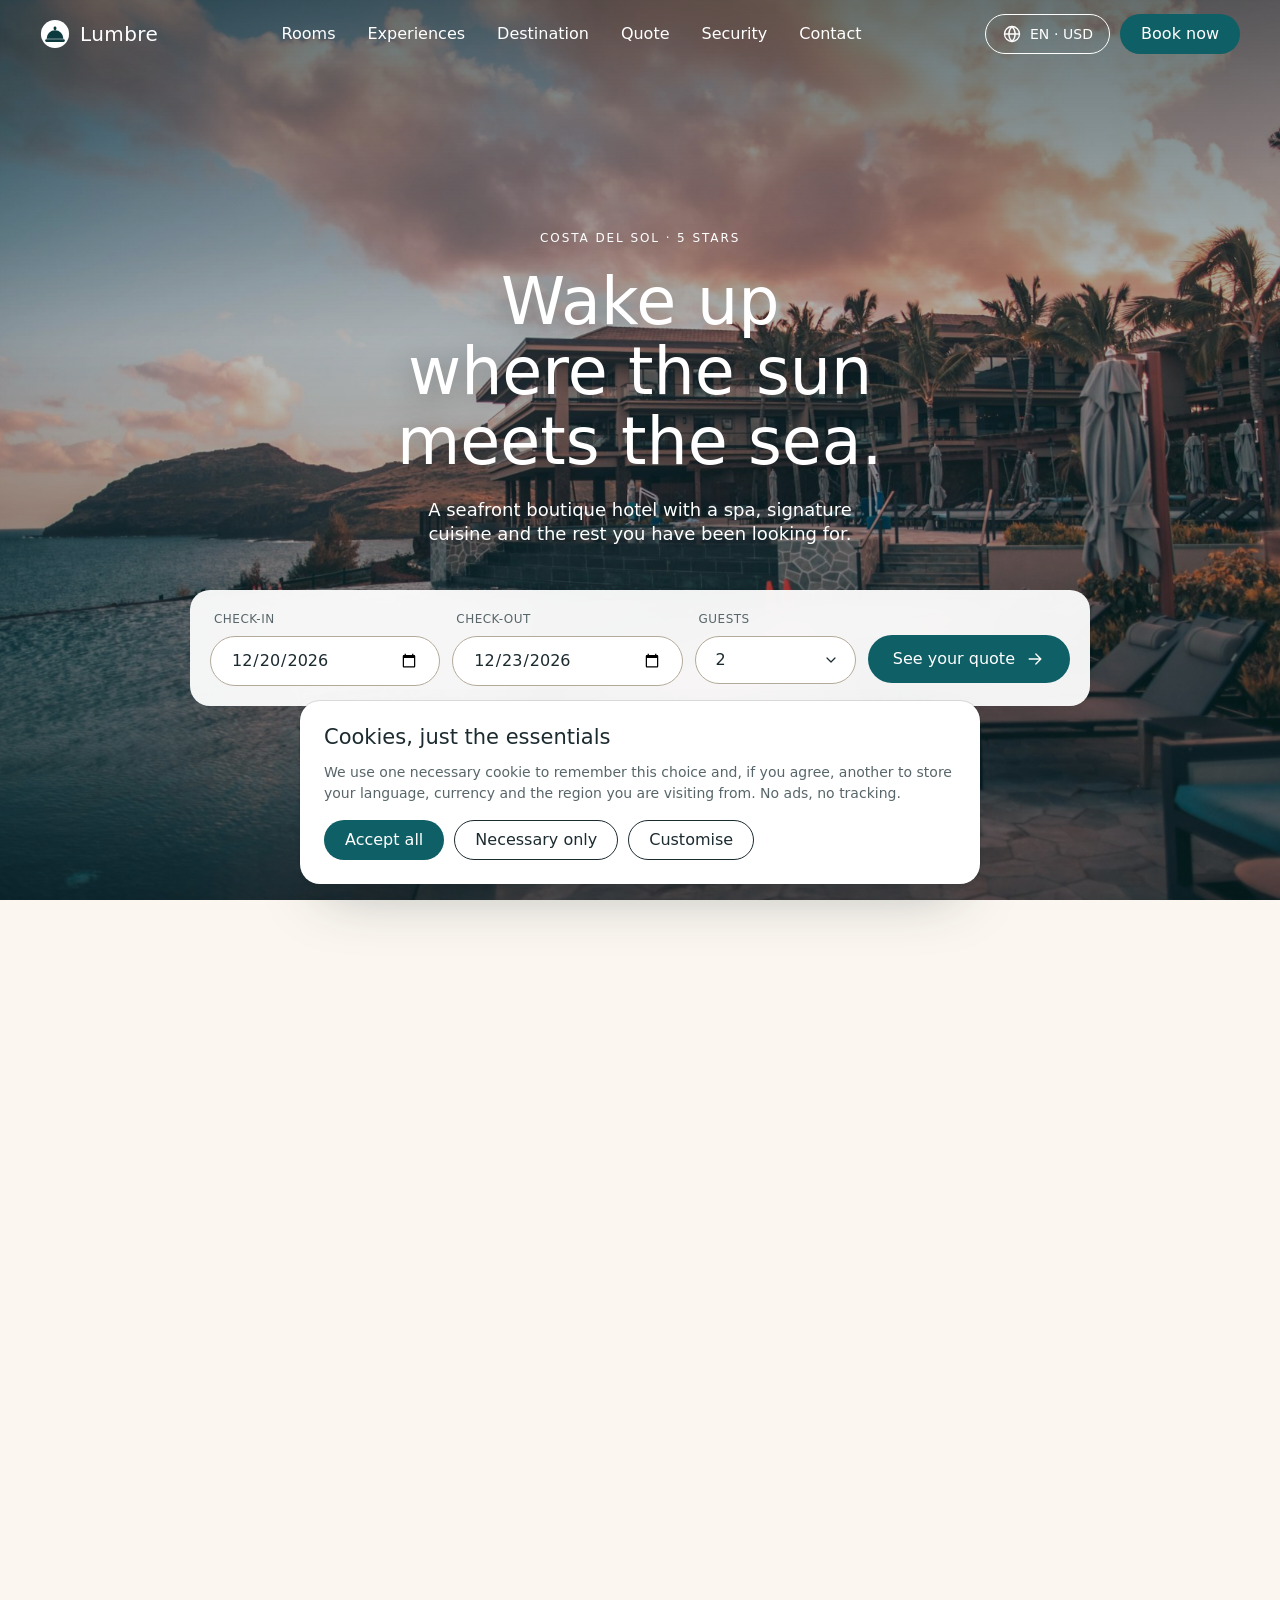
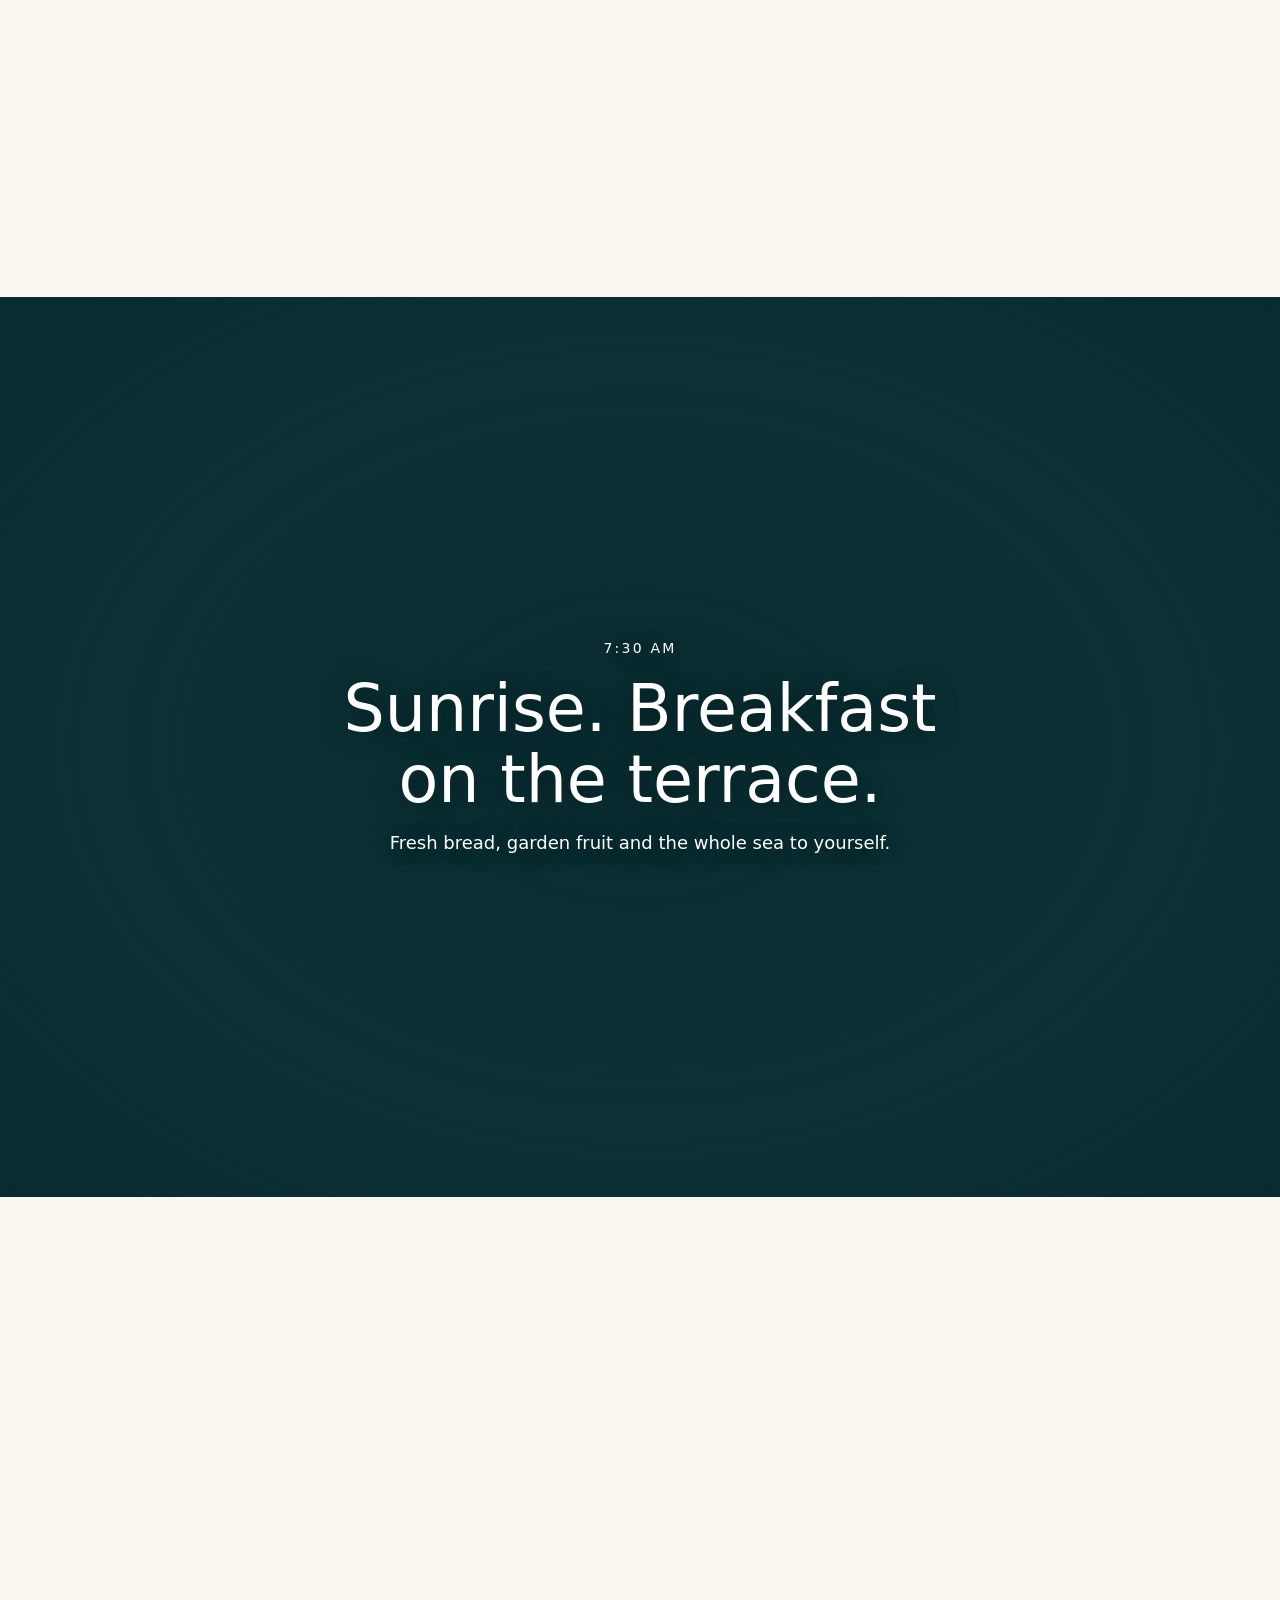
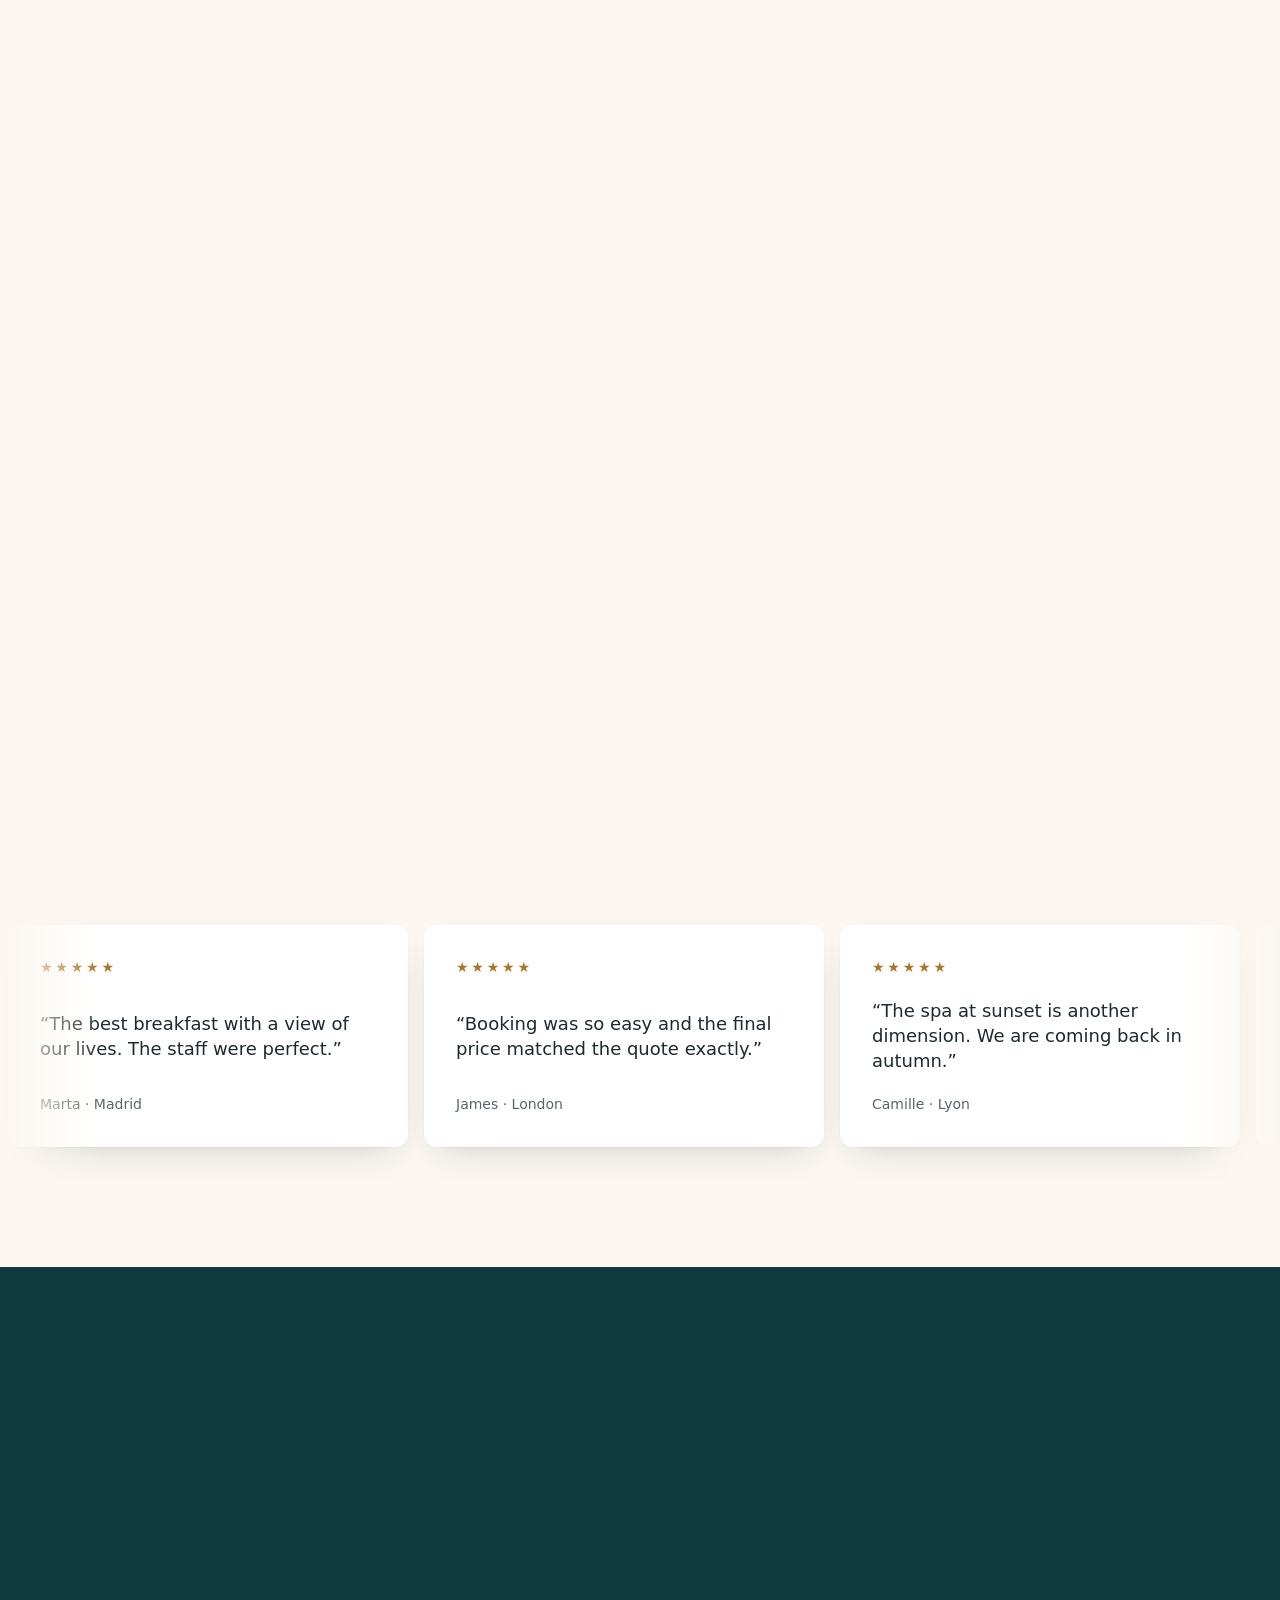
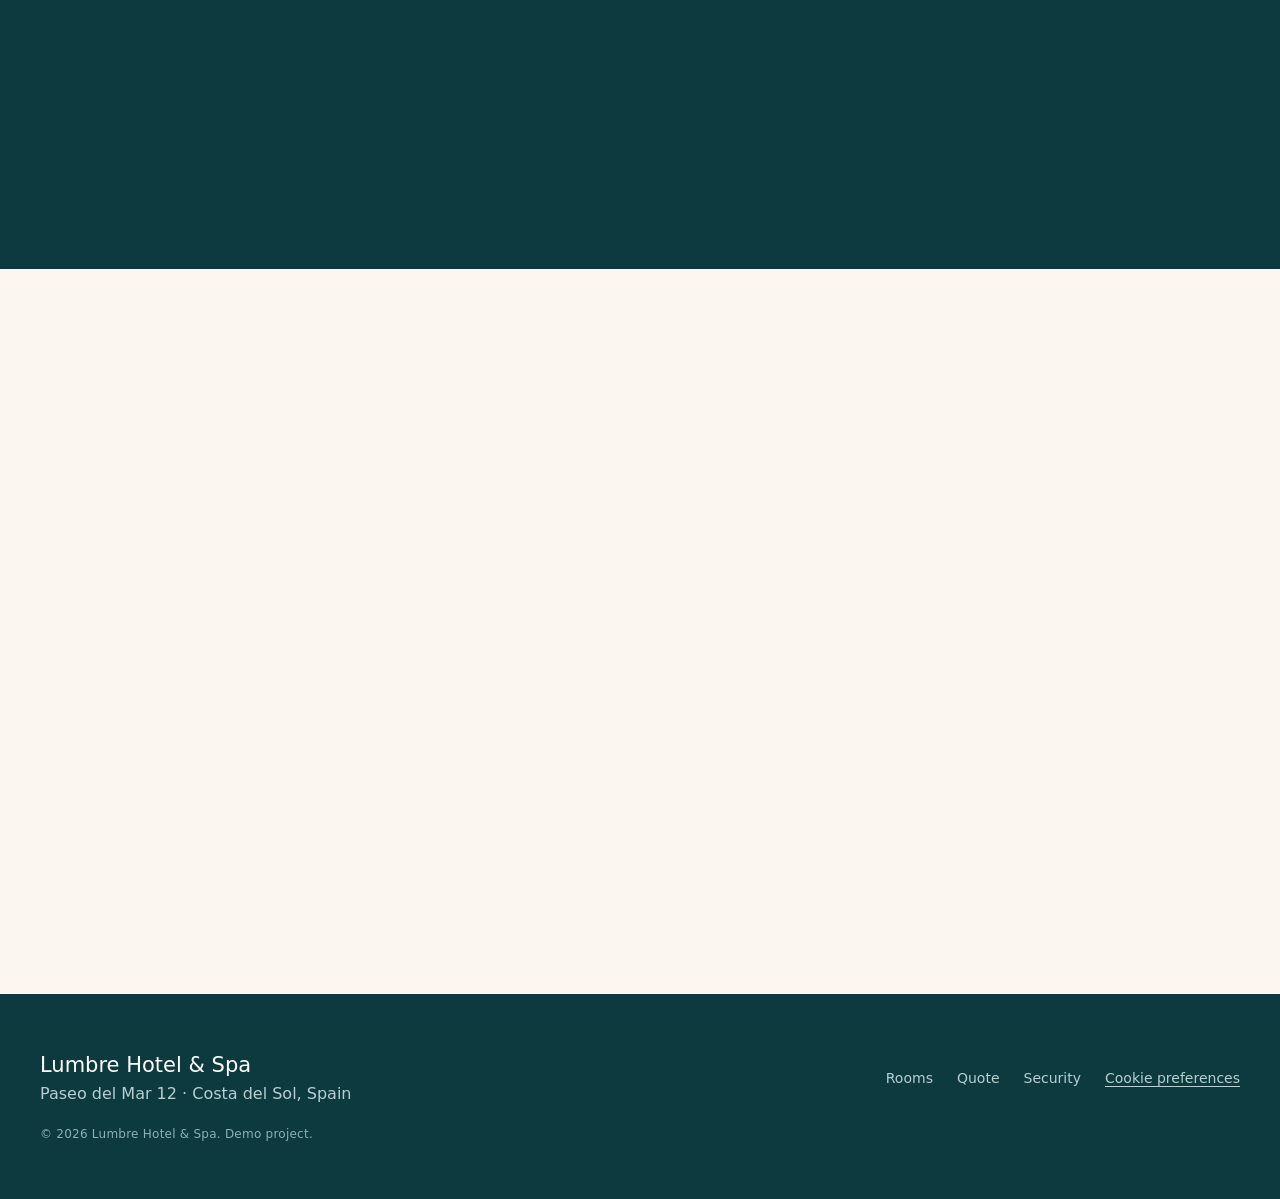
==== index.html @ 379a79f0 "Página del hotel Lumbre: presupuesto, validaciones, i18n, cookies y fotos Sitio estático (HTML, CSS " ====
<!DOCTYPE html>
<html lang="es">
<head>
<meta charset="utf-8">
<meta name="viewport" content="width=device-width, initial-scale=1, viewport-fit=cover">
<meta http-equiv="Content-Security-Policy" content="default-src 'self'; script-src 'self'; style-src 'self'; img-src 'self' data:; font-src 'self'; connect-src 'self'; object-src 'none'; base-uri 'self'; form-action 'self'">
<meta name="referrer" content="strict-origin-when-cross-origin">
<meta name="description" content="Lumbre Hotel &amp; Spa: habitaciones frente al mar, spa y gastronomía. Calcula tu presupuesto al instante.">
<meta name="theme-color" content="#FBF7F0">
<title>Lumbre Hotel &amp; Spa</title>
<link rel="icon" href="assets/favicon.svg" type="image/svg+xml">
<link rel="stylesheet" href="css/styles.css">
<script src="js/i18n.js" defer></script>
<script src="js/app.js" defer></script>
</head>
<body>

<!-- Iconos -->
<svg class="sprite" aria-hidden="true" focusable="false">
  <symbol id="i-drop" viewBox="0 0 24 24"><path d="M12 3c4 4 6 7 6 10a6 6 0 0 1-12 0c0-3 2-6 6-10z"/></symbol>
  <symbol id="i-food" viewBox="0 0 24 24"><path d="M7 3v18M5 3v4a2 2 0 0 0 4 0V3M17 21V3c-2 2-3 4.500-3 8h3"/></symbol>
  <symbol id="i-pool" viewBox="0 0 24 24"><path d="M3 16c2 0 2-1.500 4.500-1.500S10 16 12 16s2-1.500 4.500-1.500S19 16 21 16M3 20c2 0 2-1.500 4.500-1.500S10 20 12 20s2-1.500 4.500-1.500S19 20 21 20M9 12V5.500a2 2 0 0 1 4 0M17 12V5.500a2 2 0 0 0-4 0"/></symbol>
  <symbol id="i-bell" viewBox="0 0 24 24"><path d="M3 19h18M5 19a7 7 0 0 1 14 0M12 12V8M10 8h4"/></symbol>
  <symbol id="i-wifi" viewBox="0 0 24 24"><path d="M3.500 9.500a12 12 0 0 1 17 0M6.500 13a8 8 0 0 1 11 0M9.500 16.500a4 4 0 0 1 5 0M12 20h.01"/></symbol>
  <symbol id="i-compass" viewBox="0 0 24 24"><circle cx="12" cy="12" r="9"/><path d="M15.500 8.500l-2 5-5 2 2-5z"/></symbol>
  <symbol id="i-shield" viewBox="0 0 24 24"><path d="M12 3l8 3v6c0 4.500-3.200 8-8 9-4.800-1-8-4.500-8-9V6zM9 12l2 2 4-4"/></symbol>
  <symbol id="i-lock" viewBox="0 0 24 24"><rect x="5" y="11" width="14" height="10" rx="2.500"/><path d="M8 11V8a4 4 0 0 1 8 0v3"/></symbol>
  <symbol id="i-cookie" viewBox="0 0 24 24"><path d="M21 12a9 9 0 1 1-9-9 4 4 0 0 0 4 4 4 4 0 0 0 5 5zM9 10h.01M14 14h.01M9.500 15.500h.01"/></symbol>
  <symbol id="i-eyeoff" viewBox="0 0 24 24"><path d="M3 3l18 18M10.600 6.100A9.600 9.600 0 0 1 12 6c5 0 8.500 4 9.500 6-.400.900-1.300 2.100-2.500 3.200M6.600 7.500C4.600 8.800 3.200 10.600 2.500 12c1 2 4.500 6 9.500 6 1.400 0 2.700-.300 3.900-.800M9.900 9.900a3 3 0 0 0 4.200 4.200"/></symbol>
  <symbol id="i-check" viewBox="0 0 24 24"><path d="M5 12.500l4.500 4.500L19 7.500"/></symbol>
  <symbol id="i-globe" viewBox="0 0 24 24"><circle cx="12" cy="12" r="9"/><path d="M3 12h18M12 3c2.500 2.500 3.800 5.500 3.800 9s-1.300 6.500-3.800 9c-2.500-2.500-3.800-5.500-3.800-9S9.500 5.500 12 3z"/></symbol>
  <symbol id="i-arrow" viewBox="0 0 24 24"><path d="M5 12h14M13 6l6 6-6 6"/></symbol>
  <symbol id="i-users" viewBox="0 0 24 24"><circle cx="9" cy="8" r="3.500"/><path d="M2.500 20a6.500 6.500 0 0 1 13 0M16 4.800a3.500 3.500 0 0 1 0 6.400M18 14.500a6.500 6.500 0 0 1 3.500 5.500"/></symbol>
  <symbol id="i-size" viewBox="0 0 24 24"><path d="M4 9V4h5M20 15v5h-5M4 4l6 6M20 20l-6-6"/></symbol>
  <symbol id="i-star" viewBox="0 0 24 24"><path d="M12 3l2.700 5.600 6.100.900-4.400 4.300 1 6.100L12 17l-5.400 2.900 1-6.100L3.200 9.500l6.100-.900z"/></symbol>
</svg>

<a class="skip" href="#main" data-i18n="a11y.skip">Saltar al contenido</a>
<div class="progress" aria-hidden="true"><div class="progress-bar" id="progressBar"></div></div>

<header class="site-header" id="siteHeader">
  <div class="wrap header-in">
    <a class="logo" href="#top" aria-label="Lumbre Hotel &amp; Spa">
      <svg viewBox="0 0 32 32" aria-hidden="true"><circle class="l-bg" cx="16" cy="16" r="15"/><path class="l-fg" d="M7 21a9 9 0 0 1 18 0z"/><rect class="l-fg" x="5.5" y="21.5" width="21" height="3" rx="1.5"/><rect class="l-fg" x="14.5" y="8" width="3" height="4" rx="1.5"/></svg>
      <span>Lumbre</span>
    </a>

    <nav class="nav" id="mainNav" aria-label="Principal" data-i18n-attr="aria-label:a11y.nav">
      <a href="#habitaciones" data-i18n="nav.rooms">Habitaciones</a>
      <a href="#experiencias" data-i18n="nav.exp">Experiencias</a>
      <a href="#destino" data-i18n="nav.dest">Destino</a>
      <a href="#presupuesto" data-i18n="nav.quote">Presupuesto</a>
      <a href="#seguridad" data-i18n="nav.security">Seguridad</a>
      <a href="#contacto" data-i18n="nav.contact">Contacto</a>
    </nav>

    <div class="header-actions">
      <div class="prefs">
        <button class="prefs-btn" id="prefsBtn" type="button" aria-haspopup="true" aria-expanded="false" aria-controls="prefsPop" data-i18n-attr="aria-label:prefs.title">
          <svg class="ic" aria-hidden="true"><use href="#i-globe"/></svg>
          <span id="prefsLabel">ES · EUR</span>
        </button>
        <div class="prefs-pop" id="prefsPop" hidden>
          <p class="prefs-title" data-i18n="prefs.title">Idioma y moneda</p>
          <label class="mini-field">
            <span data-i18n="prefs.lang">Idioma</span>
            <select id="langSel">
              <option value="es">Español</option>
              <option value="en">English</option>
              <option value="pt">Português</option>
              <option value="fr">Français</option>
            </select>
          </label>
          <label class="mini-field">
            <span data-i18n="prefs.cur">Moneda</span>
            <select id="curSel">
              <option value="EUR">EUR €</option>
              <option value="USD">USD $</option>
              <option value="MXN">MXN $</option>
              <option value="GBP">GBP £</option>
              <option value="BRL">BRL R$</option>
              <option value="COP">COP $</option>
            </select>
          </label>
          <p class="prefs-note" id="regionNote"></p>
        </div>
      </div>
      <a class="btn btn-sm header-cta" href="#presupuesto" data-i18n="nav.book">Reservar</a>
      <button class="menu-btn" id="menuBtn" type="button" aria-expanded="false" aria-controls="mainNav" data-i18n-attr="aria-label:a11y.menu">
        <span></span><span></span><span></span>
      </button>
    </div>
  </div>
</header>

<main id="main">

<!-- HERO -->
<section class="hero" id="top">
  <div class="hero-media" aria-hidden="true">
    <img class="hero-img" src="assets/img/hero.jpg" alt="" width="2000" height="1333" fetchpriority="high" decoding="async">
  </div>

  <div class="wrap hero-in">
    <p class="eyebrow hero-fade" data-i18n="hero.eyebrow">Costa del Sol · 5 estrellas</p>
    <h1 class="hero-title" data-i18n="hero.title" data-split>Despierta donde el sol toca el mar.</h1>
    <p class="hero-sub hero-fade" data-i18n="hero.sub">Un hotel boutique frente al mar con spa, cocina de autor y el descanso que estabas buscando.</p>

    <form class="quick hero-fade" id="heroForm" novalidate>
      <div class="field">
        <label for="h-checkin" data-i18n="f.checkin">Llegada</label>
        <input id="h-checkin" name="checkin" type="date" required>
        <p class="field-msg" aria-live="polite"></p>
      </div>
      <div class="field">
        <label for="h-checkout" data-i18n="f.checkout">Salida</label>
        <input id="h-checkout" name="checkout" type="date" required>
        <p class="field-msg" aria-live="polite"></p>
      </div>
      <div class="field">
        <label for="h-guests" data-i18n="f.guests">Huéspedes</label>
        <select id="h-guests" name="guests">
          <option value="1">1</option><option value="2" selected>2</option><option value="3">3</option>
          <option value="4">4</option><option value="5">5</option><option value="6">6</option>
        </select>
        <p class="field-msg"></p>
      </div>
      <button class="btn quick-btn" type="submit">
        <span data-i18n="hero.cta">Ver presupuesto</span>
        <svg class="ic" aria-hidden="true"><use href="#i-arrow"/></svg>
      </button>
    </form>
  </div>
</section>

<!-- CIFRAS -->
<section class="stats" aria-label="Cifras" data-i18n-attr="aria-label:stats.aria">
  <div class="wrap stats-in">
    <div class="stat reveal"><strong><span data-count="4.9" data-decimals="1">4,9</span><small>/5</small></strong><span data-i18n="stats.rating">Valoración de huéspedes</span></div>
    <div class="stat reveal" data-delay="80"><strong><span data-count="86">86</span></strong><span data-i18n="stats.rooms">Habitaciones y suites</span></div>
    <div class="stat reveal" data-delay="160"><strong><span data-count="120">120</span><small> m</small></strong><span data-i18n="stats.beach">A la playa</span></div>
    <div class="stat reveal" data-delay="240"><strong><span data-count="24">24</span><small> h</small></strong><span data-i18n="stats.desk">Recepción y conserjería</span></div>
  </div>
</section>

<!-- HABITACIONES -->
<section class="section" id="habitaciones">
  <div class="wrap">
    <header class="sec-head reveal">
      <p class="eyebrow" data-i18n="rooms.eyebrow">Habitaciones</p>
      <h2 data-i18n="rooms.title">Elige tu forma de descansar.</h2>
      <p data-i18n="rooms.sub">Tres categorías, todas con vistas, desayuno opcional y cancelación flexible.</p>
    </header>

    <div class="rooms">
      <article class="room reveal tilt">
        <div class="room-art"><img src="assets/img/room-standard.jpg" alt="" data-i18n-attr="alt:room.standard" width="1100" height="733" loading="lazy" decoding="async"></div>
        <div class="room-body">
          <h3 data-i18n="room.standard">Estándar Jardín</h3>
          <p data-i18n="room.standard.d">Luminosa y tranquila, con terraza al jardín mediterráneo.</p>
          <ul class="room-meta">
            <li><svg class="ic" aria-hidden="true"><use href="#i-users"/></svg><span data-i18n="room.cap2">Hasta 2 huéspedes</span></li>
            <li><svg class="ic" aria-hidden="true"><use href="#i-size"/></svg><span>24 m²</span></li>
          </ul>
          <div class="room-foot">
            <p class="price"><span data-i18n="from">Desde</span> <strong data-price="120">120 €</strong> <span data-i18n="per.night">/ noche</span></p>
            <button class="btn btn-ghost btn-sm" type="button" data-pick-room="standard" data-i18n="rooms.pick">Elegir</button>
          </div>
        </div>
      </article>

      <article class="room room-hot reveal tilt" data-delay="100">
        <span class="badge" data-i18n="rooms.popular">La favorita</span>
        <div class="room-art"><img src="assets/img/room-deluxe.jpg" alt="" data-i18n-attr="alt:room.deluxe" width="1100" height="733" loading="lazy" decoding="async"></div>
        <div class="room-body">
          <h3 data-i18n="room.deluxe">Suite Deluxe Mar</h3>
          <p data-i18n="room.deluxe.d">Salón independiente, bañera exenta y balcón frente al mar.</p>
          <ul class="room-meta">
            <li><svg class="ic" aria-hidden="true"><use href="#i-users"/></svg><span data-i18n="room.cap3">Hasta 3 huéspedes</span></li>
            <li><svg class="ic" aria-hidden="true"><use href="#i-size"/></svg><span>42 m²</span></li>
          </ul>
          <div class="room-foot">
            <p class="price"><span data-i18n="from">Desde</span> <strong data-price="190">190 €</strong> <span data-i18n="per.night">/ noche</span></p>
            <button class="btn btn-sm" type="button" data-pick-room="deluxe" data-i18n="rooms.pick">Elegir</button>
          </div>
        </div>
      </article>

      <article class="room reveal tilt" data-delay="200">
        <div class="room-art"><img src="assets/img/room-penthouse.jpg" alt="" data-i18n-attr="alt:room.penthouse" width="1100" height="733" loading="lazy" decoding="async"></div>
        <div class="room-body">
          <h3 data-i18n="room.penthouse">Ático Lumbre</h3>
          <p data-i18n="room.penthouse.d">Dos dormitorios, piscina privada y la mejor puesta de sol.</p>
          <ul class="room-meta">
            <li><svg class="ic" aria-hidden="true"><use href="#i-users"/></svg><span data-i18n="room.cap6">Hasta 6 huéspedes</span></li>
            <li><svg class="ic" aria-hidden="true"><use href="#i-size"/></svg><span>95 m²</span></li>
          </ul>
          <div class="room-foot">
            <p class="price"><span data-i18n="from">Desde</span> <strong data-price="340">340 €</strong> <span data-i18n="per.night">/ noche</span></p>
            <button class="btn btn-ghost btn-sm" type="button" data-pick-room="penthouse" data-i18n="rooms.pick">Elegir</button>
          </div>
        </div>
      </article>
    </div>
  </div>
</section>

<!-- ESCENA CON SCROLL -->
<section class="showcase" id="showcase" aria-label="Un día en Lumbre" data-i18n-attr="aria-label:sc.aria">
  <div class="showcase-sticky">
    <div class="showcase-frame">
      <img class="sc-img" src="assets/img/day-morning.jpg" alt="" width="1800" height="1200" loading="lazy" decoding="async">
      <img class="sc-img sc-dusk" src="assets/img/day-sunset.jpg" alt="" width="1800" height="1200" loading="lazy" decoding="async">
      <img class="sc-img sc-night" src="assets/img/day-night.jpg" alt="" width="1800" height="1200" loading="lazy" decoding="async">
      <div class="sc-shade"></div>
      <div class="sc-caps">
        <div class="sc-cap is-on" data-stage="0">
          <p class="eyebrow" data-i18n="sc.1.k">07:30</p>
          <h2 data-i18n="sc.1.t">Amanece. Desayuno en la terraza.</h2>
          <p data-i18n="sc.1.d">Pan recién hecho, fruta de la huerta y el mar entero para ti.</p>
        </div>
        <div class="sc-cap" data-stage="1">
          <p class="eyebrow" data-i18n="sc.2.k">19:45</p>
          <h2 data-i18n="sc.2.t">Atardece. Una copa en la piscina infinita.</h2>
          <p data-i18n="sc.2.d">El cielo se enciende y nadie tiene prisa.</p>
        </div>
        <div class="sc-cap" data-stage="2">
          <p class="eyebrow" data-i18n="sc.3.k">23:00</p>
          <h2 data-i18n="sc.3.t">Anochece. Silencio y estrellas.</h2>
          <p data-i18n="sc.3.d">Habitaciones insonorizadas y camas que no querrás dejar.</p>
        </div>
      </div>
    </div>
  </div>
</section>

<!-- EXPERIENCIAS -->
<section class="section" id="experiencias">
  <div class="wrap">
    <header class="sec-head reveal">
      <p class="eyebrow" data-i18n="exp.eyebrow">Experiencias</p>
      <h2 data-i18n="exp.title">Todo lo que hace especial una estancia.</h2>
    </header>
    <div class="bento">
      <article class="tile tile-lg reveal">
        <img class="tile-img" src="assets/img/exp-spa.jpg" alt="" width="1000" height="667" loading="lazy" decoding="async">
        <div class="tile-body">
          <h3 data-i18n="exp.spa"></h3>
          <p data-i18n="exp.spa.d"></p>
          <button class="chip-btn" type="button" data-add-extra="spa"><span data-i18n="exp.add"></span></button>
        </div>
      </article>
      <article class="tile  reveal" data-delay="80">
        <img class="tile-img" src="assets/img/exp-food.jpg" alt="" width="1000" height="667" loading="lazy" decoding="async">
        <div class="tile-body">
          <h3 data-i18n="exp.food"></h3>
          <p data-i18n="exp.food.d"></p>
          <button class="chip-btn" type="button" data-add-extra="breakfast"><span data-i18n="exp.add"></span></button>
        </div>
      </article>
      <article class="tile  reveal" data-delay="160">
        <img class="tile-img" src="assets/img/exp-pool.jpg" alt="" width="1000" height="667" loading="lazy" decoding="async">
        <div class="tile-body">
          <h3 data-i18n="exp.pool"></h3>
          <p data-i18n="exp.pool.d"></p>
          <span class="chip" data-i18n="exp.included"></span>
        </div>
      </article>
      <article class="tile  reveal">
        <img class="tile-img" src="assets/img/exp-desk.jpg" alt="" width="1000" height="667" loading="lazy" decoding="async">
        <div class="tile-body">
          <h3 data-i18n="exp.desk"></h3>
          <p data-i18n="exp.desk.d"></p>
          <span class="chip" data-i18n="exp.included"></span>
        </div>
      </article>
      <article class="tile  reveal" data-delay="80">
        <img class="tile-img" src="assets/img/exp-wifi.jpg" alt="" width="1000" height="667" loading="lazy" decoding="async">
        <div class="tile-body">
          <h3 data-i18n="exp.wifi"></h3>
          <p data-i18n="exp.wifi.d"></p>
          <span class="chip" data-i18n="exp.included"></span>
        </div>
      </article>
      <article class="tile tile-lg reveal" data-delay="160">
        <img class="tile-img" src="assets/img/exp-trips.jpg" alt="" width="1000" height="667" loading="lazy" decoding="async">
        <div class="tile-body">
          <h3 data-i18n="exp.trips"></h3>
          <p data-i18n="exp.trips.d"></p>
          <button class="chip-btn" type="button" data-ask="exp.trips"><span data-i18n="exp.ask"></span></button>
        </div>
      </article>
    </div>
  </div>
</section>

<!-- DESTINO -->
<section class="section section-alt" id="destino">
  <div class="wrap">
    <header class="sec-head reveal">
      <p class="eyebrow" data-i18n="dest.eyebrow"></p>
      <h2 data-i18n="dest.title"></h2>
      <p data-i18n="dest.sub"></p>
    </header>
    <div class="dest">
      <article class="dest-card reveal">
        <img src="assets/img/dest-cove.jpg" alt="" width="1000" height="667" loading="lazy" decoding="async">
        <div class="dest-body">
          <h3 data-i18n="dest.1.t"></h3>
          <p data-i18n="dest.1.d"></p>
          <button class="chip-btn" type="button" data-ask="dest.1.t"><span data-i18n="dest.ask"></span></button>
        </div>
      </article>
      <article class="dest-card reveal" data-delay="80">
        <img src="assets/img/dest-village.jpg" alt="" width="1000" height="667" loading="lazy" decoding="async">
        <div class="dest-body">
          <h3 data-i18n="dest.2.t"></h3>
          <p data-i18n="dest.2.d"></p>
          <button class="chip-btn" type="button" data-ask="dest.2.t"><span data-i18n="dest.ask"></span></button>
        </div>
      </article>
      <article class="dest-card reveal" data-delay="160">
        <img src="assets/img/dest-town.jpg" alt="" width="1000" height="667" loading="lazy" decoding="async">
        <div class="dest-body">
          <h3 data-i18n="dest.3.t"></h3>
          <p data-i18n="dest.3.d"></p>
          <button class="chip-btn" type="button" data-ask="dest.3.t"><span data-i18n="dest.ask"></span></button>
        </div>
      </article>
      <article class="dest-card reveal" data-delay="240">
        <img src="assets/img/dest-sail.jpg" alt="" width="1000" height="667" loading="lazy" decoding="async">
        <div class="dest-body">
          <h3 data-i18n="dest.4.t"></h3>
          <p data-i18n="dest.4.d"></p>
          <button class="chip-btn" type="button" data-ask="dest.4.t"><span data-i18n="dest.ask"></span></button>
        </div>
      </article>
    </div>
  </div>
</section>

<!-- PRESUPUESTO -->
<section class="section" id="presupuesto">
  <div class="wrap">
    <header class="sec-head reveal">
      <p class="eyebrow" data-i18n="quote.eyebrow">Presupuesto</p>
      <h2 data-i18n="quote.title">Calcula tu estancia en 3 pasos.</h2>
      <p data-i18n="quote.sub">Sin sorpresas: verás el desglose completo antes de enviar nada.</p>
    </header>

    <div class="quote reveal">
      <div class="quote-main">
        <ol class="steps-bar" id="stepsBar">
          <li class="is-on"><span class="dot">1</span><span data-i18n="quote.s1">Fechas</span></li>
          <li><span class="dot">2</span><span data-i18n="quote.s2">Habitación</span></li>
          <li><span class="dot">3</span><span data-i18n="quote.s3">Tus datos</span></li>
        </ol>

        <form id="quoteForm" novalidate autocomplete="on">
          <!-- Paso 1 -->
          <fieldset class="step" data-step="1">
            <legend class="sr-only" data-i18n="quote.s1">Fechas</legend>
            <div class="grid-2">
              <div class="field">
                <label for="q-checkin" data-i18n="f.checkin">Llegada</label>
                <input id="q-checkin" name="checkin" type="date" required>
                <p class="field-msg" aria-live="polite"></p>
              </div>
              <div class="field">
                <label for="q-checkout" data-i18n="f.checkout">Salida</label>
                <input id="q-checkout" name="checkout" type="date" required>
                <p class="field-msg" aria-live="polite"></p>
              </div>
              <div class="field">
                <label for="q-adults" data-i18n="f.adults">Adultos</label>
                <div class="stepper">
                  <button type="button" class="stp" data-for="q-adults" data-delta="-1" aria-label="−" data-i18n-attr="aria-label:f.less">−</button>
                  <input id="q-adults" name="adults" type="number" inputmode="numeric" min="1" max="6" step="1" value="2" required>
                  <button type="button" class="stp" data-for="q-adults" data-delta="1" aria-label="+" data-i18n-attr="aria-label:f.more">+</button>
                </div>
                <p class="field-msg" aria-live="polite"></p>
              </div>
              <div class="field">
                <label for="q-children" data-i18n="f.children">Niños (2–12 años)</label>
                <div class="stepper">
                  <button type="button" class="stp" data-for="q-children" data-delta="-1" aria-label="−" data-i18n-attr="aria-label:f.less">−</button>
                  <input id="q-children" name="children" type="number" inputmode="numeric" min="0" max="4" step="1" value="0" required>
                  <button type="button" class="stp" data-for="q-children" data-delta="1" aria-label="+" data-i18n-attr="aria-label:f.more">+</button>
                </div>
                <p class="field-msg" aria-live="polite"></p>
              </div>
            </div>
          </fieldset>

          <!-- Paso 2 -->
          <fieldset class="step" data-step="2" hidden>
            <legend class="sr-only" data-i18n="quote.s2">Habitación</legend>
            <p class="group-label" data-i18n="f.room">Habitación</p>
            <div class="choices" id="roomChoices">
              <label class="choice">
                <input type="radio" name="room" value="standard">
                <span class="choice-body"><b data-i18n="room.standard">Estándar Jardín</b><small><span data-price="120">120 €</span> <span data-i18n="per.night">/ noche</span> · <span data-i18n="room.cap2">Hasta 2 huéspedes</span></small></span>
              </label>
              <label class="choice">
                <input type="radio" name="room" value="deluxe" checked>
                <span class="choice-body"><b data-i18n="room.deluxe">Suite Deluxe Mar</b><small><span data-price="190">190 €</span> <span data-i18n="per.night">/ noche</span> · <span data-i18n="room.cap3">Hasta 3 huéspedes</span></small></span>
              </label>
              <label class="choice">
                <input type="radio" name="room" value="penthouse">
                <span class="choice-body"><b data-i18n="room.penthouse">Ático Lumbre</b><small><span data-price="340">340 €</span> <span data-i18n="per.night">/ noche</span> · <span data-i18n="room.cap6">Hasta 6 huéspedes</span></small></span>
              </label>
            </div>
            <p class="field-msg group-msg" id="roomMsg" aria-live="polite"></p>

            <p class="group-label" data-i18n="f.extras">Extras</p>
            <div class="choices choices-2">
              <label class="choice">
                <input type="checkbox" name="extras" value="breakfast">
                <span class="choice-body"><b data-i18n="x.breakfast">Desayuno buffet</b><small><span data-price="18">18 €</span> <span data-i18n="x.pp.night">por persona y noche</span></small></span>
              </label>
              <label class="choice">
                <input type="checkbox" name="extras" value="spa">
                <span class="choice-body"><b data-i18n="x.spa">Circuito de spa</b><small><span data-price="45">45 €</span> <span data-i18n="x.pp">por adulto</span></small></span>
              </label>
              <label class="choice">
                <input type="checkbox" name="extras" value="transfer">
                <span class="choice-body"><b data-i18n="x.transfer">Traslado aeropuerto</b><small><span data-price="60">60 €</span> <span data-i18n="x.once">por estancia</span></small></span>
              </label>
              <label class="choice">
                <input type="checkbox" name="extras" value="parking">
                <span class="choice-body"><b data-i18n="x.parking">Parking cubierto</b><small><span data-price="15">15 €</span> <span data-i18n="per.night">/ noche</span></small></span>
              </label>
              <label class="choice">
                <input type="checkbox" name="extras" value="late">
                <span class="choice-body"><b data-i18n="x.late">Salida tardía (16:00)</b><small><span data-price="30">30 €</span> <span data-i18n="x.once">por estancia</span></small></span>
              </label>
            </div>

            <div class="field promo">
              <label for="q-promo" data-i18n="f.promo">Código promocional (opcional)</label>
              <div class="inline">
                <input id="q-promo" name="promo" type="text" maxlength="20" autocomplete="off" autocapitalize="characters" spellcheck="false" placeholder="LUMBRE10">
                <button class="btn btn-ghost btn-sm" type="button" id="promoApply" data-i18n="f.apply">Aplicar</button>
              </div>
              <p class="field-msg" aria-live="polite"></p>
            </div>
          </fieldset>

          <!-- Paso 3 -->
          <fieldset class="step" data-step="3" hidden>
            <legend class="sr-only" data-i18n="quote.s3">Tus datos</legend>
            <div class="grid-2">
              <div class="field">
                <label for="q-name" data-i18n="f.name">Nombre y apellidos</label>
                <input id="q-name" name="name" type="text" autocomplete="name" maxlength="80" required>
                <p class="field-msg" aria-live="polite"></p>
              </div>
              <div class="field">
                <label for="q-email" data-i18n="f.email">Correo electrónico</label>
                <input id="q-email" name="email" type="email" inputmode="email" autocomplete="email" maxlength="254" spellcheck="false" required placeholder="nombre@correo.com" data-i18n-attr="placeholder:f.email.ph">
                <p class="field-msg" aria-live="polite"></p>
              </div>
              <div class="field">
                <label for="q-phone" data-i18n="f.phone">Teléfono (opcional)</label>
                <input id="q-phone" name="phone" type="tel" inputmode="tel" autocomplete="tel" maxlength="22" placeholder="+34 600 000 000">
                <p class="field-msg" aria-live="polite"></p>
              </div>
              <div class="field">
                <label for="q-notes" data-i18n="f.notes">Peticiones especiales (opcional)</label>
                <textarea id="q-notes" name="notes" rows="2" maxlength="500"></textarea>
                <p class="field-msg" aria-live="polite"></p>
              </div>
            </div>
            <div class="hp" aria-hidden="true">
              <label for="q-website">Website</label>
              <input id="q-website" name="website" type="text" tabindex="-1" autocomplete="off">
            </div>
            <div class="field check-field">
              <label class="check">
                <input id="q-consent" name="consent" type="checkbox" required>
                <span data-i18n="f.consent">Acepto que Lumbre use estos datos solo para responder a mi solicitud.</span>
              </label>
              <p class="field-msg" aria-live="polite"></p>
            </div>
          </fieldset>

          <div class="step-nav">
            <button class="btn btn-ghost" type="button" id="prevBtn" hidden data-i18n="quote.back">Atrás</button>
            <button class="btn" type="button" id="nextBtn" data-i18n="quote.next">Continuar</button>
            <button class="btn" type="submit" id="submitBtn" hidden data-i18n="quote.send">Solicitar reserva</button>
          </div>
        </form>

        <div class="success" id="quoteSuccess" hidden tabindex="-1">
          <div class="success-ic"><svg class="ic" aria-hidden="true"><use href="#i-check"/></svg></div>
          <h3 data-i18n="ok.title">¡Solicitud lista!</h3>
          <p id="okText"></p>
          <p class="ref"><span data-i18n="ok.ref">Referencia</span> <strong id="refCode">LMB-000000</strong></p>
          <p class="fine" data-i18n="ok.demo">Sitio de demostración: la solicitud todavía no se envía a ningún servidor.</p>
          <button class="btn btn-ghost" type="button" id="newQuote" data-i18n="ok.again">Hacer otro presupuesto</button>
        </div>
      </div>

      <aside class="summary" aria-labelledby="sumTitle">
        <div class="lumi-row">
          <svg class="lumi" id="lumi" viewBox="0 0 120 110" aria-hidden="true">
            <ellipse class="lumi-shadow" cx="60" cy="102" rx="40" ry="5"/>
            <g class="lumi-body">
              <rect x="54" y="8" width="12" height="14" rx="6" fill="#B8863B"/>
              <path d="M16 82c0-28 19-50 44-50s44 22 44 50z" fill="#E9B95C"/>
              <path d="M28 70c2-16 11-27 23-31" stroke="#fff" stroke-opacity=".9" stroke-width="5" stroke-linecap="round" fill="none"/>
              <rect x="8" y="80" width="104" height="14" rx="7" fill="#0F5F66"/>
              <g class="lumi-eyes"><ellipse cx="46" cy="60" rx="5" ry="6.500" fill="#1C2B30"/><ellipse cx="74" cy="60" rx="5" ry="6.500" fill="#1C2B30"/></g>
              <path id="lumiMouth" d="M50 70q10 8 20 0" stroke="#1C2B30" stroke-width="3.500" stroke-linecap="round" fill="none"/>
            </g>
          </svg>
          <p class="bubble" id="lumiBubble" aria-live="polite"></p>
        </div>
        <h3 id="sumTitle" data-i18n="sum.title">Tu presupuesto</h3>
        <ul class="sum-list" id="sumList"></ul>
        <div class="sum-total">
          <span data-i18n="sum.total">Total estimado</span>
          <strong id="sumTotal">—</strong>
        </div>
        <p class="fine" id="sumPerNight"></p>
        <p class="fine" data-i18n="sum.note">Impuestos incluidos. Precios orientativos; el tipo de cambio es aproximado.</p>
      </aside>
    </div>
  </div>
</section>

<!-- OPINIONES -->
<section class="section" id="opiniones">
  <div class="wrap">
    <header class="sec-head reveal">
      <p class="eyebrow" data-i18n="rev.eyebrow">Opiniones</p>
      <h2 data-i18n="rev.title">Quien viene, vuelve.</h2>
    </header>
  </div>
  <div class="marquee" id="marquee">
    <div class="marquee-track">
      <figure class="quote-card"><blockquote data-i18n="rev.1">«El mejor desayuno con vistas de nuestra vida. El personal, un diez.»</blockquote><figcaption>Marta · Madrid</figcaption></figure>
      <figure class="quote-card"><blockquote data-i18n="rev.2">«Reservar fue facilísimo y el precio final fue exactamente el del presupuesto.»</blockquote><figcaption>James · London</figcaption></figure>
      <figure class="quote-card"><blockquote data-i18n="rev.3">«El spa al atardecer es otra dimensión. Volveremos en otoño.»</blockquote><figcaption>Camille · Lyon</figcaption></figure>
      <figure class="quote-card"><blockquote data-i18n="rev.4">«Viajamos con niños y pensaron en todo. Cero estrés.»</blockquote><figcaption>Rafael · São Paulo</figcaption></figure>
    </div>
  </div>
</section>

<!-- SEGURIDAD -->
<section class="section section-dark" id="seguridad">
  <div class="wrap">
    <header class="sec-head reveal">
      <p class="eyebrow" data-i18n="sec.eyebrow">Seguridad y privacidad</p>
      <h2 data-i18n="sec.title">Tus datos, a buen recaudo.</h2>
      <p data-i18n="sec.sub">La web está construida para pedir lo mínimo y protegerlo al máximo.</p>
    </header>
    <div class="sec-grid">
      <article class="sec-card reveal">
        <svg class="ic ic-xl" aria-hidden="true"><use href="#i-shield"/></svg>
        <h3 data-i18n="sec.1.t">Formularios validados</h3>
        <p data-i18n="sec.1.d">Cada campo se comprueba (correo, fechas, teléfono) y los envíos automáticos de bots se bloquean.</p>
      </article>
      <article class="sec-card reveal" data-delay="80">
        <svg class="ic ic-xl" aria-hidden="true"><use href="#i-lock"/></svg>
        <h3 data-i18n="sec.2.t">Política de contenido estricta</h3>
        <p data-i18n="sec.2.d">Una política CSP impide ejecutar código o cargar recursos que no sean de este sitio.</p>
      </article>
      <article class="sec-card reveal" data-delay="160">
        <svg class="ic ic-xl" aria-hidden="true"><use href="#i-eyeoff"/></svg>
        <h3 data-i18n="sec.3.t">Sin rastreadores</h3>
        <p data-i18n="sec.3.d">Cero publicidad, cero analítica de terceros y ninguna llamada a servidores externos.</p>
      </article>
      <article class="sec-card reveal" data-delay="240">
        <svg class="ic ic-xl" aria-hidden="true"><use href="#i-cookie"/></svg>
        <h3 data-i18n="sec.4.t">Cookies bajo tu control</h3>
        <p data-i18n="sec.4.d">Solo guardamos idioma, moneda y región si lo aceptas, y puedes cambiarlo cuando quieras.</p>
      </article>
    </div>
  </div>
</section>

<!-- FAQ + CONTACTO -->
<section class="section" id="contacto">
  <div class="wrap contact">
    <div class="reveal">
      <p class="eyebrow" data-i18n="faq.eyebrow">Preguntas frecuentes</p>
      <h2 data-i18n="faq.title">Antes de venir.</h2>
      <div class="faq">
        <details><summary data-i18n="faq.1.q">¿A qué hora es la entrada y la salida?</summary><p data-i18n="faq.1.a">Entrada desde las 15:00 y salida hasta las 12:00. Con salida tardía, hasta las 16:00.</p></details>
        <details><summary data-i18n="faq.2.q">¿Puedo cancelar gratis?</summary><p data-i18n="faq.2.a">Sí, hasta 48 horas antes de la llegada sin ningún coste.</p></details>
        <details><summary data-i18n="faq.3.q">¿Admitís mascotas?</summary><p data-i18n="faq.3.a">Sí, perros y gatos de hasta 15 kg en habitaciones Estándar Jardín.</p></details>
        <details><summary data-i18n="faq.4.q">¿Hay descuentos por estancias largas?</summary><p data-i18n="faq.4.a">A partir de 7 noches se aplica un 10 % de descuento automáticamente.</p></details>
      </div>
    </div>

    <div class="contact-card reveal" data-delay="120">
      <h2 data-i18n="ct.title">¿Hablamos?</h2>
      <p data-i18n="ct.sub">Escríbenos y te respondemos en menos de 24 horas.</p>
      <form id="contactForm" novalidate>
        <div class="field">
          <label for="c-name" data-i18n="f.name.short">Nombre</label>
          <input id="c-name" name="name" type="text" autocomplete="name" maxlength="80" required>
          <p class="field-msg" aria-live="polite"></p>
        </div>
        <div class="field">
          <label for="c-email" data-i18n="f.email">Correo electrónico</label>
          <input id="c-email" name="email" type="email" inputmode="email" autocomplete="email" maxlength="254" spellcheck="false" required placeholder="nombre@correo.com" data-i18n-attr="placeholder:f.email.ph">
          <p class="field-msg" aria-live="polite"></p>
        </div>
        <div class="field">
          <label for="c-msg" data-i18n="f.msg">Mensaje</label>
          <textarea id="c-msg" name="message" rows="4" maxlength="1000" required></textarea>
          <p class="field-msg" aria-live="polite"></p>
        </div>
        <div class="hp" aria-hidden="true">
          <label for="c-website">Website</label>
          <input id="c-website" name="website" type="text" tabindex="-1" autocomplete="off">
        </div>
        <button class="btn btn-block" type="submit" data-i18n="ct.send">Enviar mensaje</button>
      </form>
    </div>
  </div>
</section>

</main>

<footer class="footer">
  <div class="wrap footer-in">
    <div>
      <p class="footer-logo">Lumbre Hotel &amp; Spa</p>
      <p data-i18n="ft.addr">Paseo del Mar 12 · Costa del Sol, España</p>
    </div>
    <nav class="footer-nav" aria-label="Pie" data-i18n-attr="aria-label:a11y.footer">
      <a href="#habitaciones" data-i18n="nav.rooms">Habitaciones</a>
      <a href="#presupuesto" data-i18n="nav.quote">Presupuesto</a>
      <a href="#seguridad" data-i18n="nav.security">Seguridad</a>
      <button type="button" class="linklike" id="openCookies" data-i18n="ft.cookies">Preferencias de cookies</button>
    </nav>
    <p class="fine" data-i18n="ft.legal">© 2026 Lumbre Hotel &amp; Spa. Proyecto de demostración.</p>
  </div>
</footer>

<!-- Aviso de región -->
<div class="toast" id="toast" role="status" hidden>
  <p id="toastText"></p>
  <button type="button" class="linklike" id="toastAction"></button>
  <button type="button" class="toast-x" id="toastClose" aria-label="Cerrar" data-i18n-attr="aria-label:a11y.close">×</button>
</div>

<!-- Cookies -->
<section class="cookie" id="cookieBanner" role="dialog" aria-labelledby="ckTitle" hidden>
  <div class="cookie-in">
    <h2 id="ckTitle" data-i18n="ck.title">Cookies, las justas</h2>
    <p data-i18n="ck.text">Usamos una cookie necesaria para recordar esta elección y, si aceptas, otra para guardar tu idioma, moneda y la región desde la que nos visitas. Nada de publicidad ni rastreo.</p>
    <div class="cookie-panel" id="ckPanel" hidden>
      <label class="check"><input type="checkbox" checked disabled><span data-i18n="ck.necessary">Necesarias (siempre activas)</span></label>
      <label class="check"><input type="checkbox" id="ckPrefs"><span data-i18n="ck.prefs">Preferencias: idioma, moneda y región</span></label>
    </div>
    <div class="cookie-actions">
      <button class="btn btn-sm" type="button" id="ckAccept" data-i18n="ck.accept">Aceptar todas</button>
      <button class="btn btn-ghost btn-sm" type="button" id="ckNecessary" data-i18n="ck.only">Solo necesarias</button>
      <button class="btn btn-ghost btn-sm" type="button" id="ckConfig" data-i18n="ck.config">Configurar</button>
      <button class="btn btn-sm" type="button" id="ckSave" hidden data-i18n="ck.save">Guardar selección</button>
    </div>
  </div>
</section>

<canvas class="confetti" id="confetti" hidden aria-hidden="true"></canvas>

<noscript><p class="noscript">Activa JavaScript para calcular tu presupuesto y cambiar de idioma.</p></noscript>
</body>
</html>
---- css/styles.css ----
/* Lumbre Hotel & Spa — estilos
   Paleta mediterránea (crema, arena, verde mar, dorado). Escala tipográfica, espaciado y radios
   tomados de los tokens de referencia: controles píldora, tarjetas de 12 px, títulos de peso 480. */
:root {
  color-scheme: light;

  /* Colores */
  --bg: #FBF7F0;          /* lienzo crema */
  --card: #FFFFFF;        /* tarjetas */
  --surface: #F3EBDD;     /* arena: superficies secundarias */
  --ink: #1C2B30;         /* texto principal */
  --muted: #586669;       /* texto secundario */
  --border: #B4AA9A;      /* bordes de campos */
  --hairline: rgba(28, 43, 48, .12);
  --accent: #0F5F66;      /* verde mar: acción principal */
  --accent-hover: #0B4A50;
  --accent-soft: #E6F1F0;
  --gold: #A9762A;        /* dorado: detalles */
  --deep: #0C3A3F;        /* secciones oscuras */
  --white: #FFFFFF;
  --color-ok: #1F7A4D;
  --color-err: #B3261E;
  --shadow: 0 1px 2px rgba(28, 43, 48, .05), 0 14px 34px -16px rgba(28, 43, 48, .22);
  --shadow-lg: 0 2px 4px rgba(28, 43, 48, .06), 0 30px 60px -24px rgba(28, 43, 48, .35);

  /* Tipografía */
  --font-body: Inter, ui-sans-serif, system-ui, -apple-system, BlinkMacSystemFont, "Segoe UI Variable Text", "Segoe UI", Roboto, sans-serif;
  --font-display: Inter, ui-sans-serif, system-ui, -apple-system, BlinkMacSystemFont, "Segoe UI Variable Display", "Segoe UI", Roboto, sans-serif;
  --text-caption: 12px;
  --text-body-sm: 14px;
  --text-body: 16px;
  --text-body-lg: 18px;
  --text-subheading: 21px;
  --text-heading-sm: 28px;
  --text-heading: 32px;
  --text-heading-lg: 42px;
  --text-display: 65px;
  --w360: 360; --w400: 400; --w420: 420; --w480: 480; --w530: 530;

  /* Espaciado */
  --spacing-4: 4px; --spacing-8: 8px; --spacing-12: 12px; --spacing-16: 16px; --spacing-20: 20px; --spacing-24: 24px;
  --spacing-32: 32px; --spacing-40: 40px; --spacing-56: 56px; --spacing-72: 72px;

  /* Layout y radios */
  --page-max-width: 1200px;
  --section-gap: 88px;
  --card-padding: 32px;
  --element-gap: 16px;
  --radius-default: 4px;
  --radius-cards: 12px;
  --radius-inputs: 32px;
  --radius-buttons: 32px;
  --radius-nav: 40px;
  --radius-tags: 40px;

  /* Movimiento */
  --ease: cubic-bezier(.2, .8, .2, 1);
  --spring: cubic-bezier(.34, 1.56, .64, 1);
  --header-h: 68px;
}

*, *::before, *::after { box-sizing: border-box; }
[hidden] { display: none !important; }
html { scroll-behavior: smooth; scroll-padding-top: calc(var(--header-h) + 16px); -webkit-text-size-adjust: 100%; }
body {
  margin: 0; font-family: var(--font-body); font-weight: var(--w400); font-size: var(--text-body); line-height: 1.5;
  color: var(--ink); background: var(--bg); -webkit-font-smoothing: antialiased; overflow-x: hidden;
}
h1, h2, h3, p, ul, ol, figure, blockquote, fieldset { margin: 0; padding: 0; }
h1, h2, h3 { font-family: var(--font-display); font-weight: var(--w480); }
fieldset { border: 0; min-width: 0; }
ul, ol { list-style: none; }
a { color: inherit; }
svg, img { display: block; max-width: 100%; }
img { height: auto; }
button, input, select, textarea { font: inherit; color: inherit; }
button { cursor: pointer; }
b, strong { font-weight: var(--w530); }
:focus-visible { outline: 2px solid var(--accent); outline-offset: 3px; border-radius: var(--radius-default); }

.wrap { width: min(var(--page-max-width), 100% - 48px); margin-inline: auto; }
.sprite { position: absolute; width: 0; height: 0; overflow: hidden; }
.sr-only, .hp {
  position: absolute !important; width: 1px; height: 1px; overflow: hidden;
  clip-path: inset(50%); white-space: nowrap; border: 0; padding: 0; margin: -1px;
}
.skip { position: fixed; left: 12px; top: -60px; z-index: 200; background: var(--ink); color: var(--bg); padding: 10px 20px; border-radius: var(--radius-buttons); transition: top .2s; }
.skip:focus { top: 12px; }
.ic { width: 20px; height: 20px; fill: none; stroke: currentColor; stroke-width: 1.6; stroke-linecap: round; stroke-linejoin: round; flex: none; }
.ic-xl { width: 32px; height: 32px; stroke-width: 1.3; }
.fine { font-size: var(--text-caption); line-height: 1.4; letter-spacing: .02em; color: var(--muted); }
.eyebrow { font-size: var(--text-caption); font-weight: var(--w530); line-height: 1.4; letter-spacing: .16em; text-transform: uppercase; color: var(--gold); }
.noscript { padding: 16px; text-align: center; background: var(--surface); }

/* Progreso de scroll */
.progress { position: fixed; inset: 0 0 auto 0; height: 3px; z-index: 120; pointer-events: none; }
.progress-bar { height: 100%; background: linear-gradient(90deg, var(--gold), var(--accent)); transform: scaleX(0); transform-origin: 0 50%; }

/* Botones píldora */
.btn {
  display: inline-flex; align-items: center; justify-content: center; gap: 10px;
  min-height: 48px; padding: 12px 24px; border: 1px solid transparent; border-radius: var(--radius-buttons);
  background: var(--accent); color: var(--white); font-weight: var(--w480); font-size: var(--text-body); line-height: 1; text-decoration: none;
  transition: transform .35s var(--spring), background-color .25s, border-color .25s, color .25s, box-shadow .25s;
  -webkit-tap-highlight-color: transparent; user-select: none; white-space: nowrap;
}
.btn:hover { background: var(--accent-hover); transform: translateY(-2px); box-shadow: 0 10px 20px -10px rgba(15, 95, 102, .7); }
.btn:active { transform: scale(.95); transition-duration: .08s; box-shadow: none; }
.btn .ic { transition: transform .35s var(--spring); }
.btn:hover .ic { transform: translateX(4px); }
.btn-ghost { background: transparent; border-color: var(--ink); color: var(--ink); border-radius: var(--radius-nav); }
.btn-ghost:hover { background: var(--ink); color: var(--bg); box-shadow: none; }
.btn-sm { min-height: 40px; padding: 10px 20px; }
.btn-block { width: 100%; }
.linklike { background: none; border: 0; padding: 0; text-decoration: underline; text-underline-offset: 3px; color: inherit; }

/* Chips (etiquetas y acciones sobre foto) */
.chip, .chip-btn {
  display: inline-flex; align-items: center; gap: 8px; justify-self: start; min-height: 36px; padding: 8px 16px; border-radius: var(--radius-tags);
  font-size: var(--text-body-sm); font-weight: var(--w480); line-height: 1; white-space: nowrap;
}
.chip { background: rgba(255, 255, 255, .18); color: var(--white); -webkit-backdrop-filter: blur(8px); backdrop-filter: blur(8px); border: 1px solid rgba(255, 255, 255, .35); }
.chip-btn { background: var(--white); color: var(--ink); border: 0; transition: transform .35s var(--spring), background-color .2s; }
.chip-btn::after { content: "→"; transition: transform .35s var(--spring); }
.chip-btn:hover { transform: translateY(-2px); background: var(--surface); }
.chip-btn:hover::after { transform: translateX(4px); }
.chip-btn:active { transform: scale(.94); transition-duration: .08s; }
.chip-btn.is-added { background: var(--accent-soft); color: var(--accent); }
.chip-btn.is-added::after { content: "✓"; transform: none; }

/* Cabecera */
.site-header { position: fixed; inset: 0 0 auto 0; z-index: 100; height: var(--header-h); color: var(--white); transition: background-color .35s, color .35s, box-shadow .35s; --logo-fg: var(--deep); }
.site-header.scrolled, .site-header.menu-open {
  color: var(--ink); background: rgba(251, 247, 240, .84); -webkit-backdrop-filter: saturate(1.4) blur(20px); backdrop-filter: saturate(1.4) blur(20px);
  box-shadow: 0 1px 0 var(--hairline); --logo-fg: var(--bg);
}
.header-in { height: 100%; display: flex; align-items: center; gap: 16px; }
.logo { display: inline-flex; align-items: center; gap: 10px; font-family: var(--font-display); font-weight: var(--w530); font-size: 20px; letter-spacing: .02em; text-decoration: none; }
.logo svg { width: 30px; height: 30px; transition: transform .6s var(--spring); }
.logo:hover svg { transform: rotate(-14deg) scale(1.08); }
.l-bg { fill: currentColor; }
.l-fg { fill: var(--logo-fg); transition: fill .35s; }
.nav { display: flex; gap: 0; margin-inline: auto; }
.nav a { padding: 10px 16px; border-radius: var(--radius-nav); text-decoration: none; line-height: 1; font-weight: var(--w420); transition: background-color .25s; }
.nav a:hover { background: rgba(140, 140, 140, .2); }
.header-actions { display: flex; align-items: center; gap: 10px; }

.prefs { position: relative; }
.prefs-btn {
  display: inline-flex; align-items: center; gap: 8px; min-height: 40px; padding: 8px 16px; background: transparent; color: inherit;
  border: 1px solid currentColor; border-radius: var(--radius-nav); font-size: var(--text-body-sm); font-weight: var(--w480); letter-spacing: .005em;
  transition: background-color .25s, transform .35s var(--spring);
}
.prefs-btn:hover { background: rgba(140, 140, 140, .2); }
.prefs-btn:active { transform: scale(.95); }
.prefs-pop {
  position: absolute; right: 0; top: calc(100% + 10px); width: 272px; padding: var(--spacing-20); color: var(--ink);
  background: var(--card); border-radius: var(--radius-cards); box-shadow: var(--shadow-lg), 0 0 0 1px var(--hairline);
  display: grid; gap: var(--spacing-12); transform-origin: 100% 0; animation: pop .3s var(--spring);
}
.prefs-title { font-weight: var(--w530); }
.prefs-note { font-size: var(--text-caption); line-height: 1.4; color: var(--muted); }
.mini-field { display: grid; gap: 6px; font-size: var(--text-caption); letter-spacing: .02em; color: var(--muted); }
@keyframes pop { from { opacity: 0; transform: scale(.9) translateY(-6px); } to { opacity: 1; transform: none; } }

.menu-btn { display: none; width: 40px; height: 40px; border: 0; background: none; border-radius: 50%; position: relative; color: inherit; }
.menu-btn span { position: absolute; left: 10px; right: 10px; height: 2px; border-radius: 2px; background: currentColor; transition: transform .35s var(--ease), opacity .2s; }
.menu-btn span:nth-child(1) { top: 13px; }
.menu-btn span:nth-child(2) { top: 19px; }
.menu-btn span:nth-child(3) { top: 25px; }
.menu-btn[aria-expanded="true"] span:nth-child(1) { transform: translateY(6px) rotate(45deg); }
.menu-btn[aria-expanded="true"] span:nth-child(2) { opacity: 0; }
.menu-btn[aria-expanded="true"] span:nth-child(3) { transform: translateY(-6px) rotate(-45deg); }

/* Campos */
.field { display: grid; gap: 8px; align-content: start; min-width: 0; }
.field > label, .group-label { font-size: var(--text-body-sm); font-weight: var(--w480); letter-spacing: .005em; color: var(--ink); padding-left: 4px; }
.group-label { margin: var(--spacing-24) 0 var(--spacing-12); }
.group-label:first-of-type { margin-top: 0; }
input[type="text"], input[type="email"], input[type="tel"], input[type="date"], input[type="number"], select, textarea {
  width: 100%; min-height: 48px; padding: 12px 20px; background-color: var(--white); border: 1px solid var(--border); border-radius: var(--radius-inputs);
  font-size: var(--text-body); line-height: 1.35; color: var(--ink); transition: border-color .25s, box-shadow .25s; appearance: none; -webkit-appearance: none;
}
textarea { resize: vertical; min-height: 104px; border-radius: 20px; }
select {
  padding-right: 44px;
  background-image: url("data:image/svg+xml,%3Csvg xmlns='http://www.w3.org/2000/svg' viewBox='0 0 24 24' fill='none' stroke='%231C2B30' stroke-width='1.8' stroke-linecap='round' stroke-linejoin='round'%3E%3Cpath d='M6 9l6 6 6-6'/%3E%3C/svg%3E");
  background-repeat: no-repeat; background-position: right 16px center; background-size: 16px;
}
input:hover, select:hover, textarea:hover { border-color: var(--ink); }
input:focus, select:focus, textarea:focus { outline: 0; border-color: var(--accent); box-shadow: 0 0 0 4px rgba(15, 95, 102, .16); }
::placeholder { color: #8C9396; opacity: 1; }
.field-msg { font-size: var(--text-caption); line-height: 1.4; letter-spacing: .02em; font-weight: var(--w480); color: var(--color-err); padding-left: 4px; }
.field-msg:empty { display: none; }
.field-msg.is-ok { color: var(--color-ok); }
.field-msg.is-hint { color: var(--muted); }
.field-msg .linklike { color: var(--accent); }
.field.invalid input, .field.invalid select, .field.invalid textarea { border-color: var(--color-err); background-color: #FFF6F5; }
.field.invalid { animation: shake .4s; }
.field.valid input:not([type="checkbox"]), .field.valid textarea {
  border-color: var(--color-ok);
  background-image: url("data:image/svg+xml,%3Csvg xmlns='http://www.w3.org/2000/svg' viewBox='0 0 24 24' fill='none' stroke='%231F7A4D' stroke-width='2.6' stroke-linecap='round' stroke-linejoin='round'%3E%3Cpath d='M5 12.5l4.5 4.5L19 7.5'/%3E%3C/svg%3E");
  background-repeat: no-repeat; background-position: right 16px top 15px; background-size: 16px; padding-right: 42px;
}
.field.valid input[type="date"], .field.valid input[type="number"] { background-image: none; padding-right: 20px; }
@keyframes shake { 20% { transform: translateX(-6px); } 40% { transform: translateX(5px); } 60% { transform: translateX(-3px); } 80% { transform: translateX(2px); } }

.check { display: flex; gap: 12px; align-items: flex-start; font-size: var(--text-body-sm); line-height: 1.5; cursor: pointer; }
.check input {
  appearance: none; -webkit-appearance: none; flex: none; width: 22px; height: 22px; margin: 0; border: 1px solid var(--border); border-radius: 7px; background: var(--white);
  transition: background-color .2s, border-color .2s, transform .35s var(--spring);
}
.check input:checked {
  background: var(--accent) url("data:image/svg+xml,%3Csvg xmlns='http://www.w3.org/2000/svg' viewBox='0 0 24 24' fill='none' stroke='white' stroke-width='3' stroke-linecap='round' stroke-linejoin='round'%3E%3Cpath d='M5 12.5l4.5 4.5L19 7.5'/%3E%3C/svg%3E") center / 14px no-repeat;
  border-color: var(--accent); transform: scale(1.08);
}
.check input:disabled { opacity: .5; }
.check-field { margin-top: var(--spacing-20); }
.field.invalid .check input { border-color: var(--color-err); }

.stepper { display: grid; grid-template-columns: 48px 1fr 48px; gap: 8px; }
.stepper input { text-align: center; -moz-appearance: textfield; padding-inline: 8px; font-weight: var(--w530); }
.stepper input::-webkit-outer-spin-button, .stepper input::-webkit-inner-spin-button { -webkit-appearance: none; margin: 0; }
.stp {
  height: 48px; border: 0; border-radius: 50%; background: var(--surface); font-size: 20px; line-height: 1; color: var(--ink);
  transition: transform .35s var(--spring), background-color .2s, color .2s;
}
.stp:hover { background: var(--accent); color: var(--white); }
.stp:active { transform: scale(.86); transition-duration: .08s; }
.grid-2 { display: grid; grid-template-columns: repeat(2, minmax(0, 1fr)); gap: var(--spacing-20); }
.inline { display: flex; gap: 10px; }
.inline input { flex: 1; min-width: 0; text-transform: uppercase; }
.inline .btn { min-height: 48px; }
.promo { margin-top: var(--spacing-24); }

/* HERO */
.hero { position: relative; min-height: 100vh; min-height: 100svh; display: grid; align-items: center; padding: calc(var(--header-h) + 40px) 0 72px; overflow: hidden; isolation: isolate; color: var(--white); }
.hero-media { position: absolute; inset: 0; z-index: -1; overflow: hidden; background: var(--deep); }
.hero-img { width: 100%; height: 100%; object-fit: cover; object-position: 50% 60%; transform: translateY(calc(var(--sy, 0) * .22px)) scale(1.12); animation: heroZoom 2.4s var(--ease) both; will-change: transform; }
@keyframes heroZoom { from { opacity: 0; transform: scale(1.28); } }
.hero-media::after { content: ""; position: absolute; inset: 0; background: linear-gradient(180deg, rgba(8, 30, 34, .62) 0%, rgba(8, 30, 34, .28) 38%, rgba(8, 30, 34, .5) 100%); }

.hero-in { text-align: center; display: grid; justify-items: center; gap: var(--spacing-20); position: relative; }
.hero .eyebrow { color: var(--white); }
.hero-title { font-size: clamp(38px, 6.6vw, var(--text-display)); line-height: 1.08; font-weight: var(--w530); max-width: 15ch; text-wrap: balance; text-shadow: 0 2px 30px rgba(0, 0, 0, .3); }
.hero-title .w { display: inline-block; opacity: 0; transform: translateY(.7em) rotate(3deg); filter: blur(6px); animation: wordIn 1s var(--spring) forwards; animation-delay: calc(var(--i) * 80ms + 250ms); }
@keyframes wordIn { to { opacity: 1; transform: none; filter: none; } }
.hero-sub { font-size: var(--text-body-lg); line-height: 1.35; font-weight: var(--w480); max-width: 520px; text-wrap: balance; text-shadow: 0 1px 16px rgba(0, 0, 0, .35); }
.js .hero-fade { opacity: 0; transform: translateY(20px); animation: fadeUp 1s var(--ease) forwards; animation-delay: .2s; }
.js .hero-sub.hero-fade { animation-delay: .9s; }
.js .quick.hero-fade { animation-delay: 1.1s; }
@keyframes fadeUp { to { opacity: 1; transform: none; } }

.quick {
  margin-top: var(--spacing-24); width: min(900px, 100%); padding: var(--spacing-20); text-align: left; color: var(--ink);
  display: grid; grid-template-columns: 1fr 1fr .7fr auto; gap: var(--spacing-12); align-items: start;
  background: rgba(255, 255, 255, .94); -webkit-backdrop-filter: blur(20px); backdrop-filter: blur(20px); border-radius: 20px; box-shadow: var(--shadow-lg);
}
.quick .field > label { font-size: var(--text-caption); letter-spacing: .04em; text-transform: uppercase; color: var(--muted); }
.quick-btn { margin-top: 25px; }

/* Cifras */
.stats { padding: var(--spacing-56) 0 0; position: relative; z-index: 1; }
.stats-in { display: grid; grid-template-columns: repeat(4, 1fr); gap: var(--element-gap); }
.stat { display: grid; gap: 6px; padding: var(--spacing-24); background: var(--card); border-radius: var(--radius-cards); box-shadow: var(--shadow); font-size: var(--text-body-sm); color: var(--muted); }
.stat strong { font-family: var(--font-display); font-size: clamp(32px, 4vw, 49px); line-height: 1.1; font-weight: var(--w480); color: var(--accent); font-variant-numeric: tabular-nums; }
.stat small { font-size: .45em; color: var(--gold); }

/* Secciones */
.section { padding: var(--section-gap) 0; }
.section-alt { background: var(--surface); }
.section-dark { background: var(--deep); color: #F4EFE6; }
.section-dark .eyebrow { color: #E9B95C; }
.sec-head { display: grid; gap: var(--spacing-12); max-width: 720px; margin-bottom: var(--spacing-40); }
.sec-head h2, .contact h2 { font-size: clamp(30px, 4.4vw, var(--text-heading-lg)); line-height: 1.15; letter-spacing: .005em; text-wrap: balance; }
.sec-head > p:last-child:not(.eyebrow) { font-size: var(--text-body-lg); line-height: 1.4; color: var(--muted); }
.section-dark .sec-head > p:last-child { color: #B7CFCF; }

/* Aparición al hacer scroll */
.js .reveal { opacity: 0; transform: translateY(36px) scale(.98); filter: blur(6px); transition: opacity 1s var(--ease), transform 1s var(--ease), filter 1s var(--ease); will-change: opacity, transform; }
.js .reveal.in { opacity: 1; transform: none; filter: none; }

/* Habitaciones */
.rooms { display: grid; grid-template-columns: repeat(3, 1fr); gap: var(--element-gap); perspective: 1400px; }
.room { position: relative; background: var(--card); border-radius: var(--radius-cards); overflow: hidden; display: flex; flex-direction: column; box-shadow: var(--shadow); }
.js .room.reveal.in { transform: rotateX(var(--rx, 0deg)) rotateY(var(--ry, 0deg)) translateY(var(--lift, 0px)); transition: opacity 1s var(--ease), filter 1s var(--ease), transform .4s var(--ease), box-shadow .4s; }
.room:hover { --lift: -8px; box-shadow: var(--shadow-lg); }
.room-hot { box-shadow: var(--shadow), 0 0 0 2px var(--accent); }
.room-hot:hover { box-shadow: var(--shadow-lg), 0 0 0 2px var(--accent); }
.badge { position: absolute; z-index: 2; top: 14px; left: 14px; background: var(--white); color: var(--accent); font-size: var(--text-caption); font-weight: var(--w530); letter-spacing: .02em; line-height: 1; padding: 8px 14px; border-radius: var(--radius-tags); box-shadow: var(--shadow); animation: bob 3s ease-in-out infinite; }
@keyframes bob { 50% { transform: translateY(-4px); } }
.room-art { position: relative; aspect-ratio: 16 / 10; overflow: hidden; background: var(--surface); }
.room-art img { width: 100%; height: 100%; object-fit: cover; transition: transform 1.2s var(--ease); }
.room:hover .room-art img { transform: scale(1.08); }
.room-body { padding: var(--spacing-24); display: grid; gap: var(--spacing-12); flex: 1; }
.room-body h3 { font-size: 24px; line-height: 1.2; }
.room-body > p { color: var(--muted); }
.room-meta { display: flex; flex-wrap: wrap; gap: 8px 16px; font-size: var(--text-body-sm); color: var(--accent); font-weight: var(--w480); }
.room-meta li { display: flex; align-items: center; gap: 8px; }
.room-foot { margin-top: auto; padding-top: var(--spacing-16); border-top: 1px solid var(--hairline); display: flex; align-items: center; justify-content: space-between; gap: 12px; flex-wrap: wrap; }
.price { font-size: var(--text-body-sm); color: var(--muted); }
.price strong { font-family: var(--font-display); font-size: 24px; color: var(--ink); }

/* Escena con scroll (mañana → atardecer → noche) */
.showcase { height: 300vh; position: relative; background: var(--bg); }
.showcase-sticky { position: sticky; top: 0; height: 100vh; height: 100svh; display: grid; place-items: center; overflow: hidden; }
.showcase-frame { position: relative; width: 100%; height: 100%; overflow: hidden; isolation: isolate; background: var(--deep); transform: scale(var(--scale, 1)); border-radius: var(--rad, 0px); will-change: transform; }
.sc-img { position: absolute; inset: 0; width: 100%; height: 100%; object-fit: cover; transform: scale(calc(1.14 - var(--p, 0) * .12)); will-change: transform, opacity; }
.sc-dusk { opacity: var(--dusk, 0); }
.sc-night { opacity: var(--night, 0); }
.sc-shade { position: absolute; inset: 0; background: radial-gradient(ellipse at center, rgba(8, 30, 34, .5) 0%, rgba(8, 30, 34, .3) 60%, rgba(8, 30, 34, .55) 100%); }
.sc-caps { position: absolute; inset: 0; display: grid; place-items: center; padding: 24px; }
.sc-cap { grid-area: 1 / 1; max-width: 760px; text-align: center; display: grid; gap: var(--spacing-16); color: var(--white); opacity: 0; transform: translateY(40px) scale(.96); filter: blur(10px); transition: opacity .8s var(--ease), transform .8s var(--ease), filter .8s var(--ease); text-shadow: 0 2px 28px rgba(0, 0, 0, .45); }
.sc-cap.is-on { opacity: 1; transform: none; filter: none; }
.sc-cap .eyebrow { color: var(--white); font-size: var(--text-body-sm); font-variant-numeric: tabular-nums; }
.sc-cap h2 { font-size: clamp(32px, 5.6vw, var(--text-display)); line-height: 1.08; font-weight: var(--w530); text-wrap: balance; }
.sc-cap p:last-child { font-size: var(--text-body-lg); line-height: 1.35; font-weight: var(--w480); }

/* Tarjetas con foto (experiencias y destino) */
.bento { display: grid; grid-template-columns: repeat(4, 1fr); gap: var(--element-gap); }
.tile, .dest-card { position: relative; border-radius: var(--radius-cards); overflow: hidden; isolation: isolate; display: grid; align-content: end; color: var(--white); background: var(--deep); box-shadow: var(--shadow); }
.tile { min-height: 300px; }
.tile-lg { grid-column: span 2; }
.tile-img, .dest-card > img { position: absolute; inset: 0; z-index: -2; width: 100%; height: 100%; object-fit: cover; transition: transform 1.4s var(--ease); }
.tile::after, .dest-card::after { content: ""; position: absolute; inset: 0; z-index: -1; background: linear-gradient(180deg, rgba(8, 30, 34, 0) 28%, rgba(8, 30, 34, .82) 100%); transition: opacity .4s; }
.tile:hover .tile-img, .dest-card:hover > img { transform: scale(1.09); }
.js .tile.reveal.in, .js .dest-card.reveal.in { transition: opacity 1s var(--ease), filter 1s var(--ease), transform .5s var(--spring), box-shadow .4s; }
.js .tile.reveal.in:hover, .js .dest-card.reveal.in:hover { transform: translateY(-6px); box-shadow: var(--shadow-lg); }
.tile-body, .dest-body { padding: var(--spacing-24); display: grid; gap: var(--spacing-8); }
.tile h3, .dest-card h3 { font-size: 24px; line-height: 1.2; font-weight: var(--w530); }
.tile p, .dest-card p { max-width: 40ch; color: rgba(255, 255, 255, .88); margin-bottom: var(--spacing-8); }
.dest { display: grid; grid-template-columns: repeat(4, 1fr); gap: var(--element-gap); }
.dest-card { min-height: 420px; }

/* Presupuesto */
.quote { display: grid; grid-template-columns: minmax(0, 1.5fr) minmax(0, 1fr); gap: var(--element-gap); align-items: start; }
.quote-main, .summary { background: var(--card); border-radius: var(--radius-cards); padding: var(--card-padding); box-shadow: var(--shadow); }
.steps-bar { display: grid; grid-template-columns: repeat(3, 1fr); gap: 8px; margin-bottom: var(--spacing-32); }
.steps-bar li { display: grid; gap: 8px; font-size: var(--text-caption); font-weight: var(--w480); letter-spacing: .02em; color: #8C9396; padding-top: 14px; position: relative; transition: color .3s; }
.steps-bar li::before, .steps-bar li::after { content: ""; position: absolute; left: 0; top: 0; height: 6px; border-radius: 6px; }
.steps-bar li::before { right: 0; background: var(--surface); }
.steps-bar li::after { width: 100%; background: var(--accent); transform: scaleX(0); transform-origin: 0 50%; transition: transform .7s var(--spring); }
.steps-bar li.is-on::after, .steps-bar li.is-done::after { transform: scaleX(1); }
.steps-bar li.is-on { color: var(--ink); }
.steps-bar li.is-done { color: var(--accent); }
.steps-bar .dot { display: none; }
.step { animation: stepIn .55s var(--ease) both; }
.step.back { animation-name: stepBack; }
@keyframes stepIn { from { opacity: 0; transform: translateX(36px); } }
@keyframes stepBack { from { opacity: 0; transform: translateX(-36px); } }
.choices { display: grid; gap: 10px; }
.choices-2 { grid-template-columns: repeat(2, minmax(0, 1fr)); }
.choice { position: relative; cursor: pointer; display: block; }
.choice input { position: absolute; opacity: 0; inset: 0; width: 100%; height: 100%; margin: 0; cursor: pointer; }
.choice-body {
  display: grid; gap: 4px; padding: 16px 52px 16px 20px; border: 1px solid var(--hairline); border-radius: var(--radius-cards); background: var(--white);
  transition: transform .35s var(--spring), border-color .25s, background-color .25s, box-shadow .25s; position: relative; height: 100%;
}
.choice-body::after {
  content: ""; position: absolute; right: 18px; top: 50%; width: 22px; height: 22px; margin-top: -11px; border-radius: 50%; border: 1px solid var(--border); background: var(--white) center / 13px no-repeat;
  transition: transform .4s var(--spring), background-color .2s, border-color .2s;
}
.choice input[type="checkbox"] + .choice-body::after { border-radius: 7px; }
.choice-body small { color: var(--muted); font-size: var(--text-body-sm); line-height: 1.4; }
.choice:hover .choice-body { border-color: var(--border); }
.choice:active .choice-body { transform: scale(.98); }
.choice input:checked + .choice-body { border-color: var(--accent); background: var(--accent-soft); box-shadow: 0 0 0 1px var(--accent); }
.choice input:checked + .choice-body::after {
  border-color: var(--accent); background-color: var(--accent); transform: scale(1.12);
  background-image: url("data:image/svg+xml,%3Csvg xmlns='http://www.w3.org/2000/svg' viewBox='0 0 24 24' fill='none' stroke='white' stroke-width='3' stroke-linecap='round' stroke-linejoin='round'%3E%3Cpath d='M5 12.5l4.5 4.5L19 7.5'/%3E%3C/svg%3E");
}
.choice input:focus-visible + .choice-body { outline: 2px solid var(--accent); outline-offset: 3px; }
.group-msg { margin-top: 8px; }
.step-nav { display: flex; gap: 12px; justify-content: flex-end; margin-top: var(--spacing-32); flex-wrap: wrap; }
.step-nav #prevBtn { margin-right: auto; }

.summary { position: sticky; top: calc(var(--header-h) + 20px); display: grid; gap: var(--spacing-16); }
.summary h3 { font-size: var(--text-subheading); line-height: 1.2; }
.lumi-row { display: flex; align-items: flex-end; gap: 12px; }
.lumi { width: 80px; flex: none; overflow: visible; }
.lumi-shadow { fill: rgba(28, 43, 48, .14); }
.lumi-body { transform-origin: 60px 94px; animation: breathe 3.2s ease-in-out infinite; }
.lumi-eyes { transform-origin: 60px 60px; animation: blink 4.4s infinite; }
@keyframes breathe { 50% { transform: scale(1.03, .97); } }
@keyframes blink { 0%, 92%, 100% { transform: scaleY(1); } 95% { transform: scaleY(.1); } }
.lumi.hop .lumi-body { animation: hop .7s var(--spring); }
.lumi.sad .lumi-body { animation: wobble .5s; }
.lumi.party .lumi-body { animation: party 1.2s var(--spring); }
@keyframes hop { 30% { transform: translateY(-16px) scale(.96, 1.06); } 60% { transform: translateY(0) scale(1.08, .92); } }
@keyframes wobble { 25% { transform: rotate(-7deg); } 50% { transform: rotate(6deg); } 75% { transform: rotate(-3deg); } }
@keyframes party { 20% { transform: translateY(-26px) rotate(-10deg); } 40% { transform: translateY(0) scale(1.1, .9); } 60% { transform: translateY(-18px) rotate(10deg); } 80% { transform: translateY(0) scale(1.06, .94); } }
.bubble { position: relative; flex: 1; background: var(--surface); border-radius: 20px 20px 20px 4px; padding: 12px 16px; font-size: var(--text-body-sm); line-height: 1.4; font-weight: var(--w480); min-height: 44px; }
.bubble.pop { animation: pop .4s var(--spring); transform-origin: 0 100%; }
.sum-list { display: grid; gap: 10px; font-size: var(--text-body-sm); line-height: 1.4; color: var(--muted); }
.sum-list li { display: flex; justify-content: space-between; gap: 16px; animation: fadeUp .45s var(--ease) both; }
.sum-list li span:last-child { color: var(--ink); font-weight: var(--w480); font-variant-numeric: tabular-nums; white-space: nowrap; }
.sum-list li.neg span:last-child { color: var(--color-ok); }
.sum-list li.empty { justify-content: flex-start; }
.sum-total { display: flex; justify-content: space-between; align-items: baseline; gap: 12px; padding-top: var(--spacing-16); border-top: 1px dashed var(--border); color: var(--muted); }
.sum-total strong { font-family: var(--font-display); font-size: clamp(28px, 3vw, var(--text-heading-lg)); line-height: 1.15; color: var(--accent); font-variant-numeric: tabular-nums; }
.sum-total strong.bump { animation: bump .45s var(--spring); }
@keyframes bump { 40% { transform: scale(1.08); } }

.success { text-align: center; display: grid; gap: var(--spacing-16); justify-items: center; padding: var(--spacing-24) 0; animation: pop .5s var(--spring); }
.success:focus { outline: 0; }
.success-ic { width: 80px; height: 80px; border-radius: 50%; background: var(--color-ok); color: var(--white); display: grid; place-items: center; animation: pop .7s var(--spring) .1s both; }
.success-ic .ic { width: 40px; height: 40px; stroke-width: 2.6; stroke-dasharray: 30; stroke-dashoffset: 30; animation: draw .5s ease-out .5s forwards; }
@keyframes draw { to { stroke-dashoffset: 0; } }
.success h3 { font-size: var(--text-heading); line-height: 1.15; }
.success > p:not(.fine):not(.ref) { color: var(--muted); max-width: 46ch; }
.ref { background: var(--surface); padding: 10px 20px; border-radius: var(--radius-tags); font-size: var(--text-body-sm); }
.ref strong { font-family: ui-monospace, SFMono-Regular, Menlo, Consolas, monospace; letter-spacing: .06em; }

/* Opiniones */
.marquee { overflow: hidden; -webkit-mask-image: linear-gradient(90deg, transparent, #000 8%, #000 92%, transparent); mask-image: linear-gradient(90deg, transparent, #000 8%, #000 92%, transparent); }
.marquee-track { display: flex; gap: var(--element-gap); width: max-content; padding: 8px 8px 32px; animation: marquee 48s linear infinite; }
.marquee:hover .marquee-track, .marquee:focus-within .marquee-track { animation-play-state: paused; }
@keyframes marquee { to { transform: translateX(calc(-50% - 8px)); } }
.quote-card { width: min(400px, 78vw); background: var(--card); border-radius: var(--radius-cards); padding: var(--card-padding); display: grid; gap: var(--spacing-20); align-content: space-between; box-shadow: var(--shadow); }
.quote-card::before { content: "★★★★★"; color: var(--gold); letter-spacing: .2em; font-size: var(--text-body-sm); }
.quote-card blockquote { font-size: var(--text-body-lg); line-height: 1.4; }
.quote-card figcaption { font-size: var(--text-body-sm); color: var(--muted); font-weight: var(--w480); }

/* Seguridad */
.sec-grid { display: grid; grid-template-columns: repeat(4, 1fr); gap: var(--element-gap); }
.sec-card { background: rgba(255, 255, 255, .06); border: 1px solid rgba(255, 255, 255, .1); border-radius: var(--radius-cards); padding: var(--card-padding); display: grid; gap: var(--spacing-12); align-content: start; }
.js .sec-card.reveal.in { transition: opacity 1s var(--ease), filter 1s var(--ease), transform .5s var(--spring), background-color .3s, border-color .3s; }
.js .sec-card.reveal.in:hover { transform: translateY(-6px); background: rgba(255, 255, 255, .1); border-color: #E9B95C; }
.sec-card .ic { margin-bottom: var(--spacing-16); color: #E9B95C; transition: transform .6s var(--spring); }
.sec-card:hover .ic { transform: scale(1.18) rotate(-6deg); }
.sec-card h3 { font-size: var(--text-subheading); line-height: 1.2; }
.sec-card p { font-size: var(--text-body-sm); line-height: 1.5; color: #B7CFCF; }

/* FAQ + contacto */
.contact { display: grid; grid-template-columns: minmax(0, 1fr) minmax(0, 1fr); gap: clamp(32px, 5vw, 72px); align-items: start; }
.contact > div:first-child { display: grid; gap: var(--spacing-12); }
.faq { display: grid; gap: 0; margin-top: var(--spacing-20); border-top: 1px solid var(--hairline); }
.faq details { border-bottom: 1px solid var(--hairline); }
.faq summary { list-style: none; cursor: pointer; padding: 20px 44px 20px 0; font-weight: var(--w530); position: relative; transition: color .2s; }
.faq summary:hover { color: var(--accent); }
.faq summary::-webkit-details-marker { display: none; }
.faq summary::after { content: "+"; position: absolute; right: 6px; top: 50%; transform: translateY(-50%); font-size: 24px; font-weight: 300; line-height: 1; color: var(--accent); transition: transform .45s var(--spring); }
.faq details[open] summary::after { transform: translateY(-50%) rotate(45deg); }
.faq details p { padding: 0 44px 20px 0; color: var(--muted); animation: fadeUp .45s var(--ease) both; }
.contact-card { background: var(--card); border-radius: var(--radius-cards); padding: var(--card-padding); display: grid; gap: var(--spacing-12); box-shadow: var(--shadow); }
.contact-card h2 { font-size: var(--text-heading-sm); line-height: 1.2; }
.contact-card > p { color: var(--muted); }
.contact-card form { display: grid; gap: var(--spacing-16); margin-top: var(--spacing-12); }

/* Pie */
.footer { background: var(--deep); padding: var(--spacing-56) 0 calc(var(--spacing-56) + env(safe-area-inset-bottom)); color: #B7CFCF; }
.footer-in { display: grid; gap: var(--spacing-20); grid-template-columns: 1fr auto; align-items: center; }
.footer-logo { font-family: var(--font-display); font-weight: var(--w530); font-size: var(--text-subheading); color: var(--white); }
.footer-nav { display: flex; flex-wrap: wrap; gap: 8px 24px; font-size: var(--text-body-sm); }
.footer-nav a { text-decoration: none; }
.footer-nav a:hover, .footer-nav button:hover { color: var(--white); }
.footer .fine { grid-column: 1 / -1; color: #8FB0B0; }

/* Avisos */
.toast {
  position: fixed; z-index: 130; right: 16px; top: calc(var(--header-h) + 12px); max-width: min(400px, calc(100vw - 32px));
  background: var(--deep); color: var(--white); border-radius: var(--radius-cards); padding: 16px 48px 16px 20px; font-size: var(--text-body-sm); line-height: 1.45; box-shadow: var(--shadow-lg);
  display: grid; gap: 8px; justify-items: start; animation: toastIn .6s var(--spring);
}
.toast .linklike { color: #F3C977; font-weight: var(--w530); }
.toast-x { position: absolute; right: 8px; top: 8px; width: 32px; height: 32px; border: 0; background: none; font-size: 20px; line-height: 1; border-radius: 50%; color: #B7CFCF; }
.toast-x:hover { background: rgba(255, 255, 255, .14); color: var(--white); }
.toast.out { animation: toastOut .3s ease-in forwards; }
@keyframes toastIn { from { opacity: 0; transform: translateY(-16px) scale(.94); } }
@keyframes toastOut { to { opacity: 0; transform: translateY(-10px); } }

/* Cookies */
.cookie { position: fixed; z-index: 140; left: 16px; right: 16px; bottom: calc(16px + env(safe-area-inset-bottom)); display: flex; justify-content: center; pointer-events: none; }
.cookie-in {
  pointer-events: auto; width: min(680px, 100%); background: var(--card); border-radius: 20px; box-shadow: var(--shadow-lg), 0 0 0 1px var(--hairline);
  padding: var(--spacing-24); display: grid; gap: var(--spacing-12); animation: sheet .8s var(--spring);
}
.cookie-in h2 { font-size: var(--text-subheading); line-height: 1.2; }
.cookie-in > p { font-size: var(--text-body-sm); line-height: 1.5; color: var(--muted); }
.cookie-panel { display: grid; gap: 12px; padding: var(--spacing-16); background: var(--surface); border-radius: var(--radius-cards); }
.cookie-actions { display: flex; gap: 10px; flex-wrap: wrap; margin-top: 4px; }
@keyframes sheet { from { opacity: 0; transform: translateY(60px) scale(.96); } }

.confetti { position: fixed; inset: 0; width: 100%; height: 100%; pointer-events: none; z-index: 150; }

/* ===== Responsivo ===== */
@media (max-width: 1140px) {
  .sec-grid { grid-template-columns: repeat(2, 1fr); }
  .dest { grid-template-columns: repeat(2, 1fr); }
  .dest-card { min-height: 340px; }
  .header-cta { display: none; }
  .nav a { padding-inline: 12px; }
}
@media (max-width: 940px) {
  .menu-btn { display: block; }
  .header-actions { margin-left: auto; }
  .nav {
    position: fixed; inset: var(--header-h) 0 auto 0; margin: 0; padding: 8px 24px 28px; flex-direction: column; color: var(--ink);
    background: rgba(251, 247, 240, .98); -webkit-backdrop-filter: blur(20px); backdrop-filter: blur(20px); box-shadow: 0 30px 40px -24px rgba(28, 43, 48, .35);
    visibility: hidden; opacity: 0; transform: translateY(-12px); transition: opacity .25s, transform .4s var(--ease), visibility 0s .4s;
  }
  .nav.open { visibility: visible; opacity: 1; transform: none; transition: opacity .25s, transform .4s var(--ease); }
  .nav a { padding: 18px 4px; font-family: var(--font-display); font-size: 24px; font-weight: var(--w480); border-radius: 0; border-bottom: 1px solid var(--hairline); }
  .nav a:hover { background: none; color: var(--accent); }
  .rooms { grid-template-columns: 1fr 1fr; }
  .rooms .room:last-child { grid-column: 1 / -1; }
  .bento { grid-template-columns: repeat(2, 1fr); }
  .quote { grid-template-columns: 1fr; }
  .summary { position: static; }
  .contact { grid-template-columns: 1fr; }
}
@media (max-width: 720px) {
  :root { --section-gap: 64px; --card-padding: 24px; --element-gap: 12px; }
  .wrap { width: min(var(--page-max-width), 100% - 32px); }
  .quick { grid-template-columns: 1fr 1fr; padding: var(--spacing-16); }
  .quick .field:nth-of-type(3), .quick-btn { grid-column: 1 / -1; }
  .quick-btn { margin-top: 4px; }
  .hero { padding-bottom: 48px; }
  .stats-in { grid-template-columns: 1fr 1fr; }
  .rooms { grid-template-columns: 1fr; }
  .tile { min-height: 260px; }
  .footer-in { grid-template-columns: 1fr; }
  .showcase { height: 260vh; }
}
@media (max-width: 560px) {
  .grid-2, .choices-2, .sec-grid, .dest { grid-template-columns: 1fr; }
  .bento { grid-template-columns: 1fr; }
  .tile-lg { grid-column: auto; }
  .dest-card { min-height: 300px; }
  .step-nav .btn { flex: 1; }
  .cookie-actions .btn { flex: 1 1 140px; }
  .hero-sub { font-size: var(--text-body); }
}
@media (max-width: 360px) {
  .quick { grid-template-columns: 1fr; }
  .prefs-btn .ic { display: none; }
  .prefs-btn { padding-inline: 12px; }
}

/* Menos movimiento */
@media (prefers-reduced-motion: reduce) {
  html { scroll-behavior: auto; }
  *, *::before, *::after { animation-duration: .01ms !important; animation-iteration-count: 1 !important; animation-delay: 0s !important; transition-duration: .01ms !important; }
  .js .reveal { opacity: 1; transform: none; filter: none; }
  .hero-title .w, .js .hero-fade { opacity: 1; transform: none; filter: none; }
  .hero-img, .sc-img { transform: none; }
  .marquee { overflow-x: auto; }
  .marquee-track { animation: none; }
}

@media print {
  .site-header, .cookie, .toast, .progress, .confetti, .showcase { display: none !important; }
  .js .reveal { opacity: 1; transform: none; filter: none; }
}
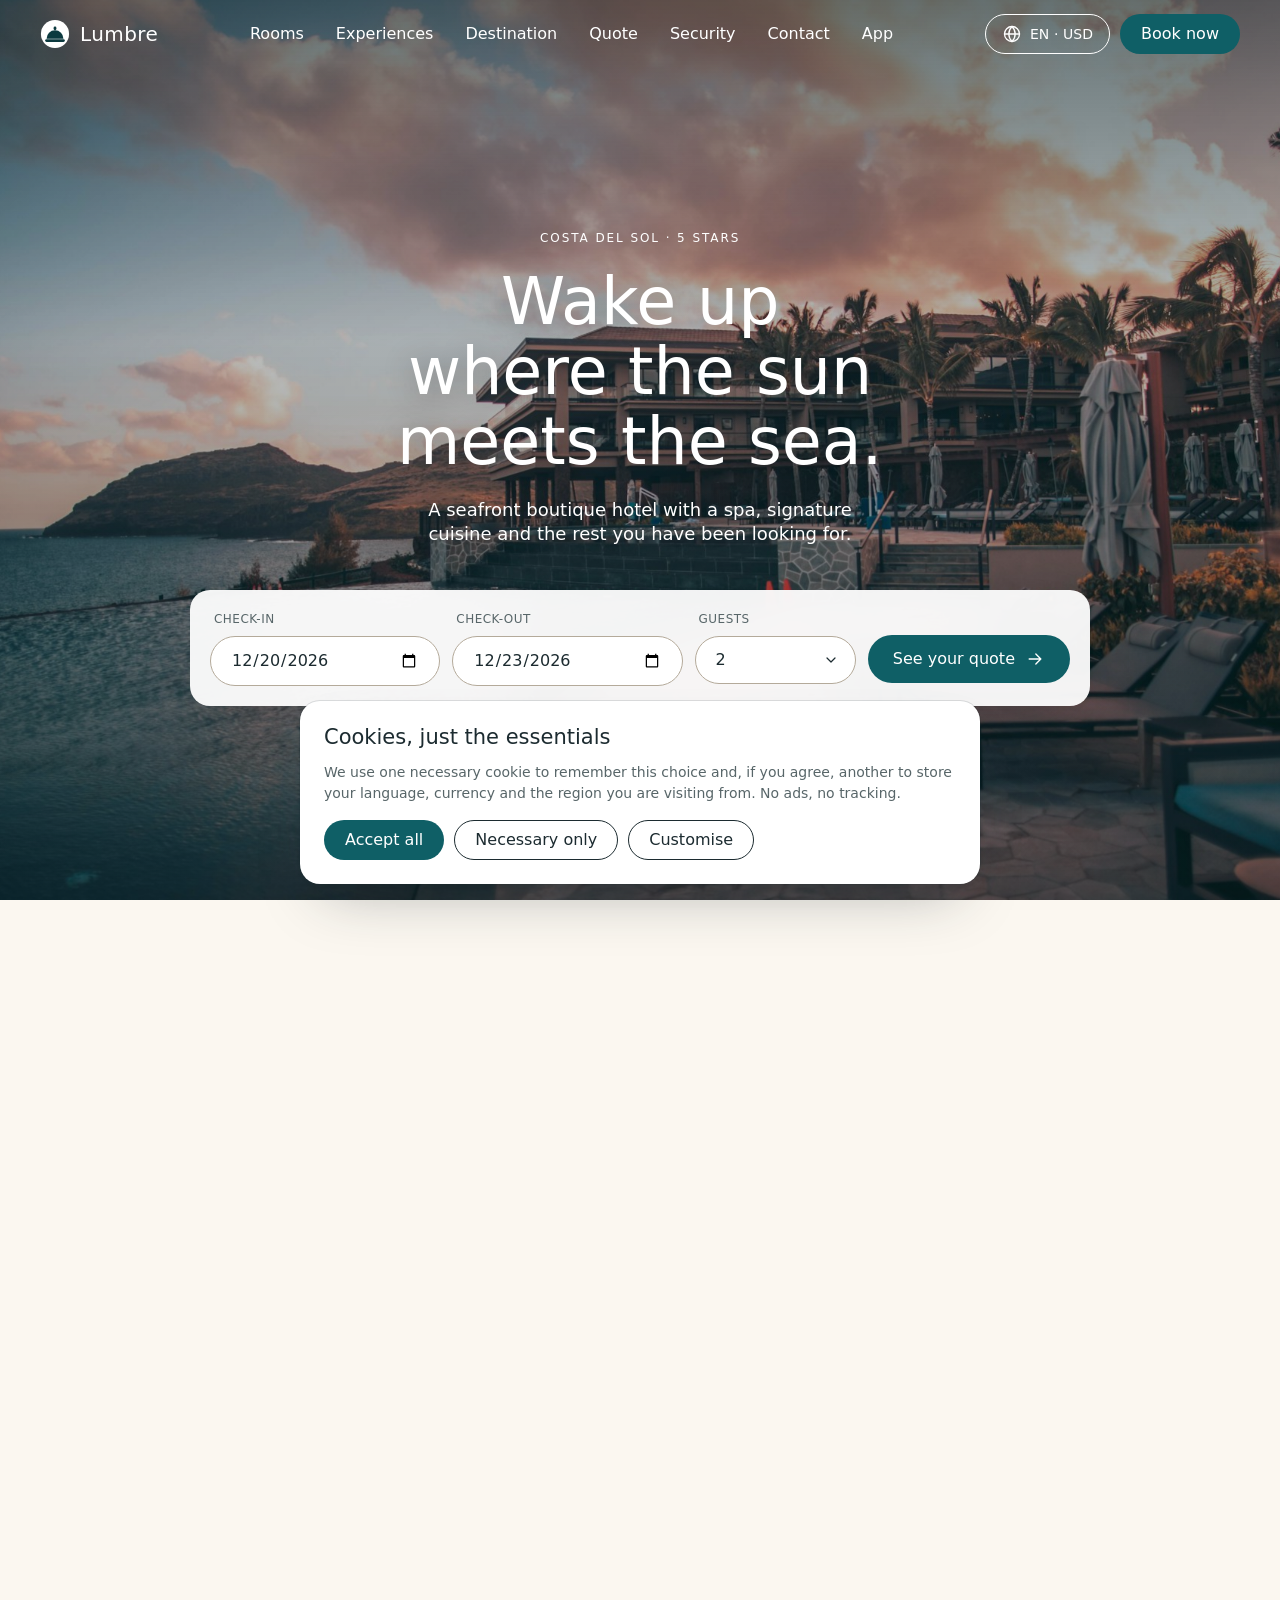
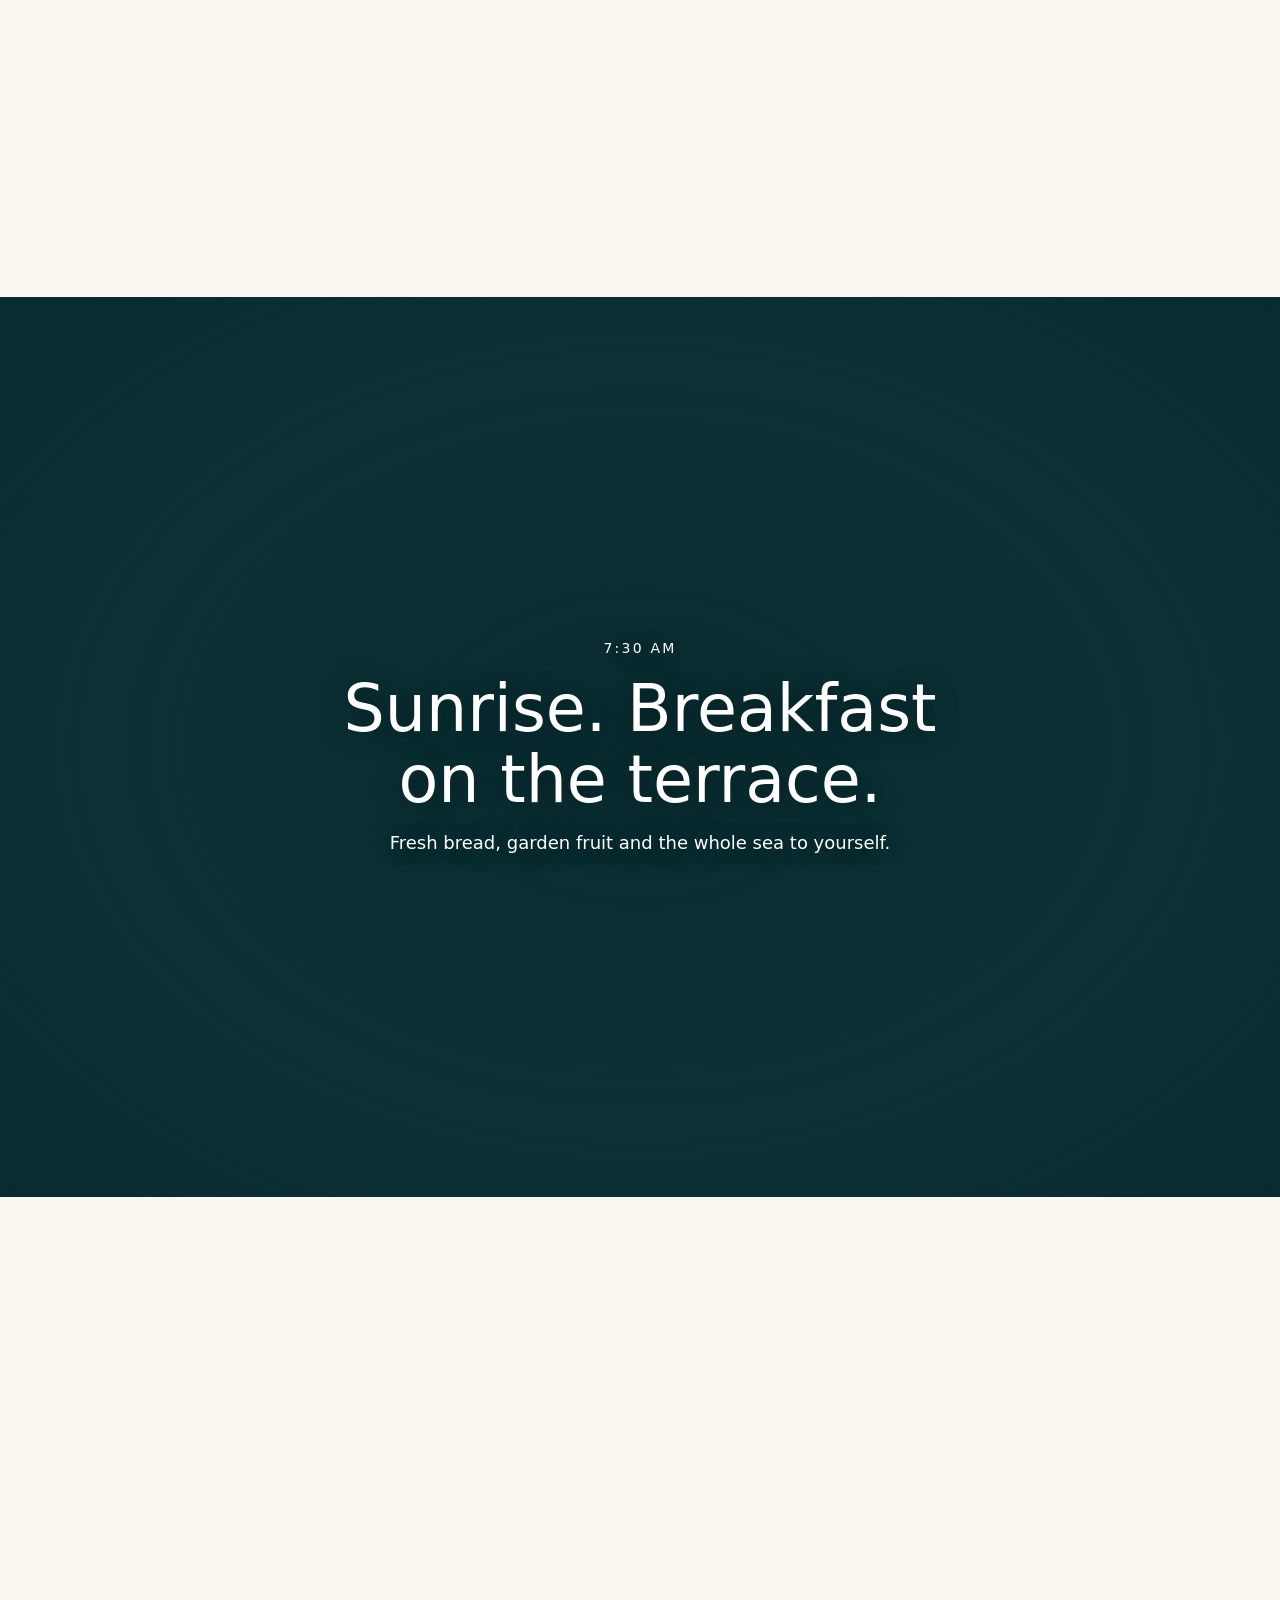
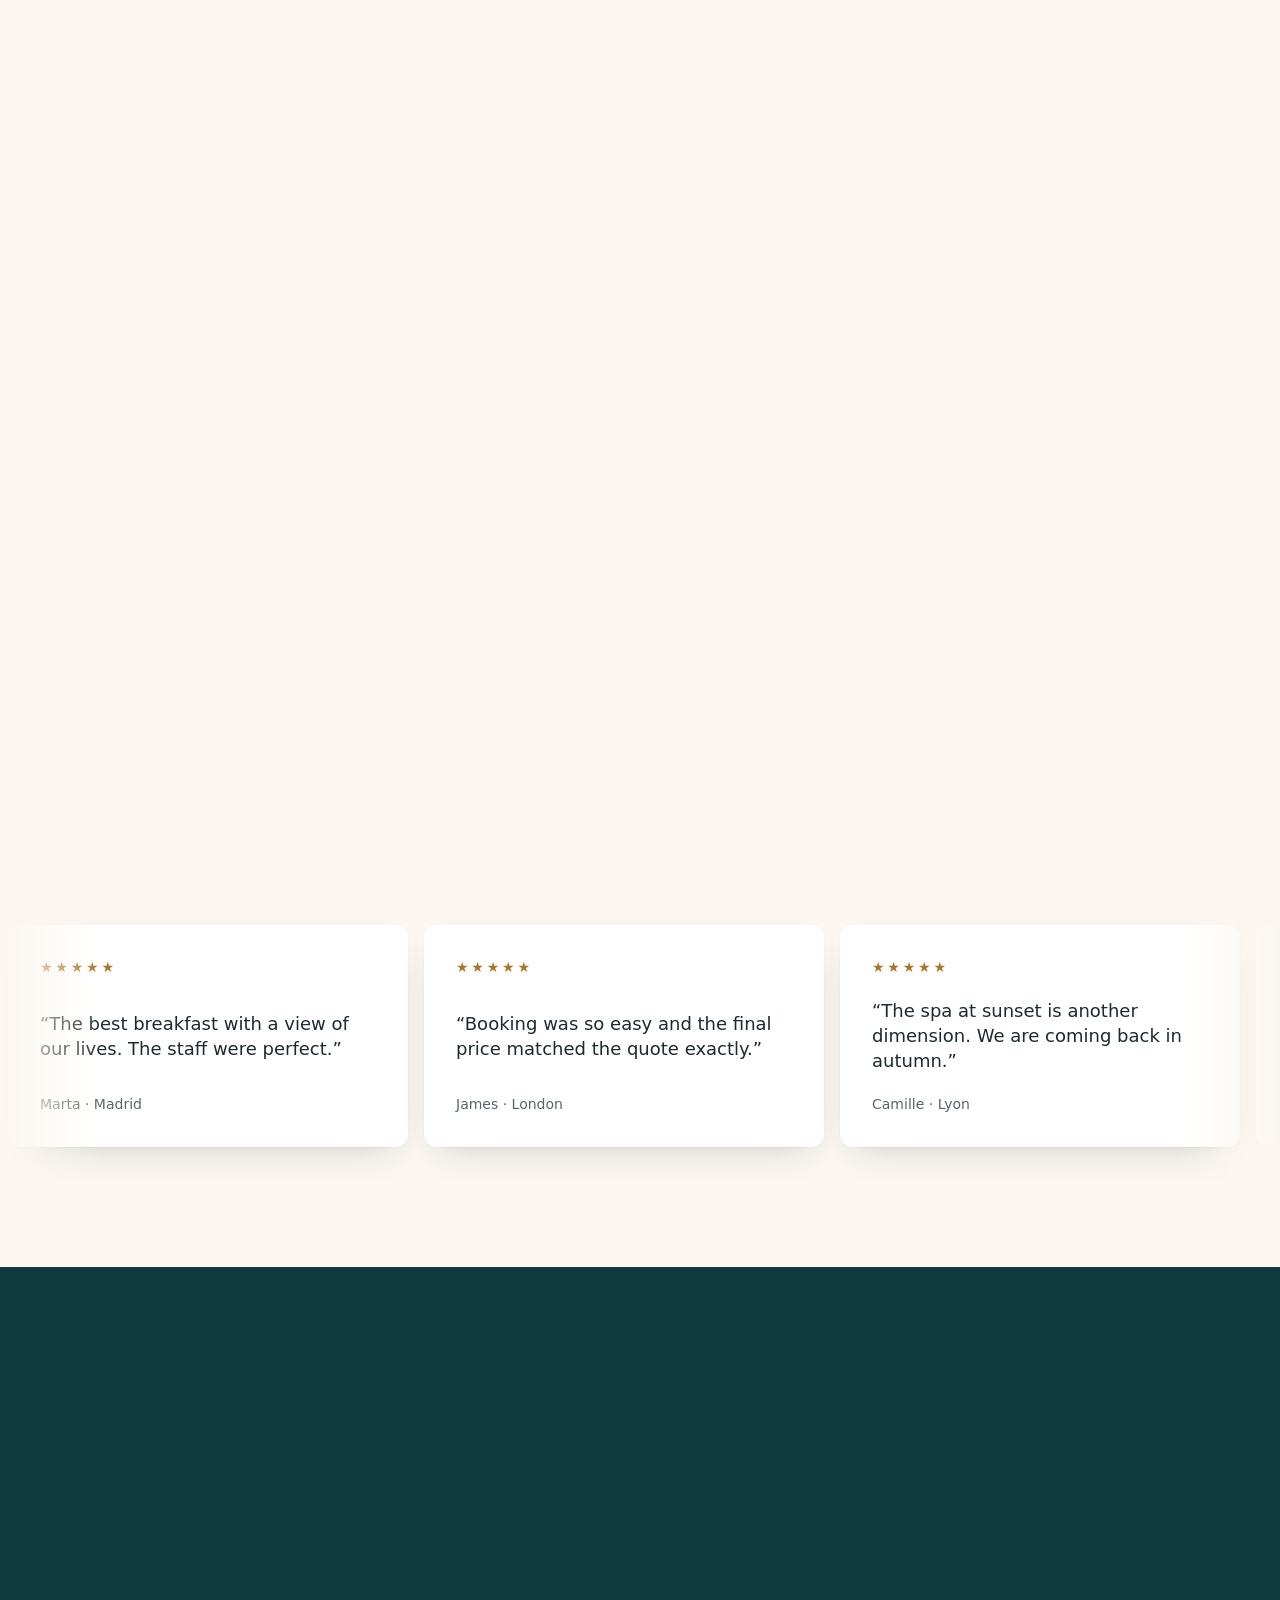
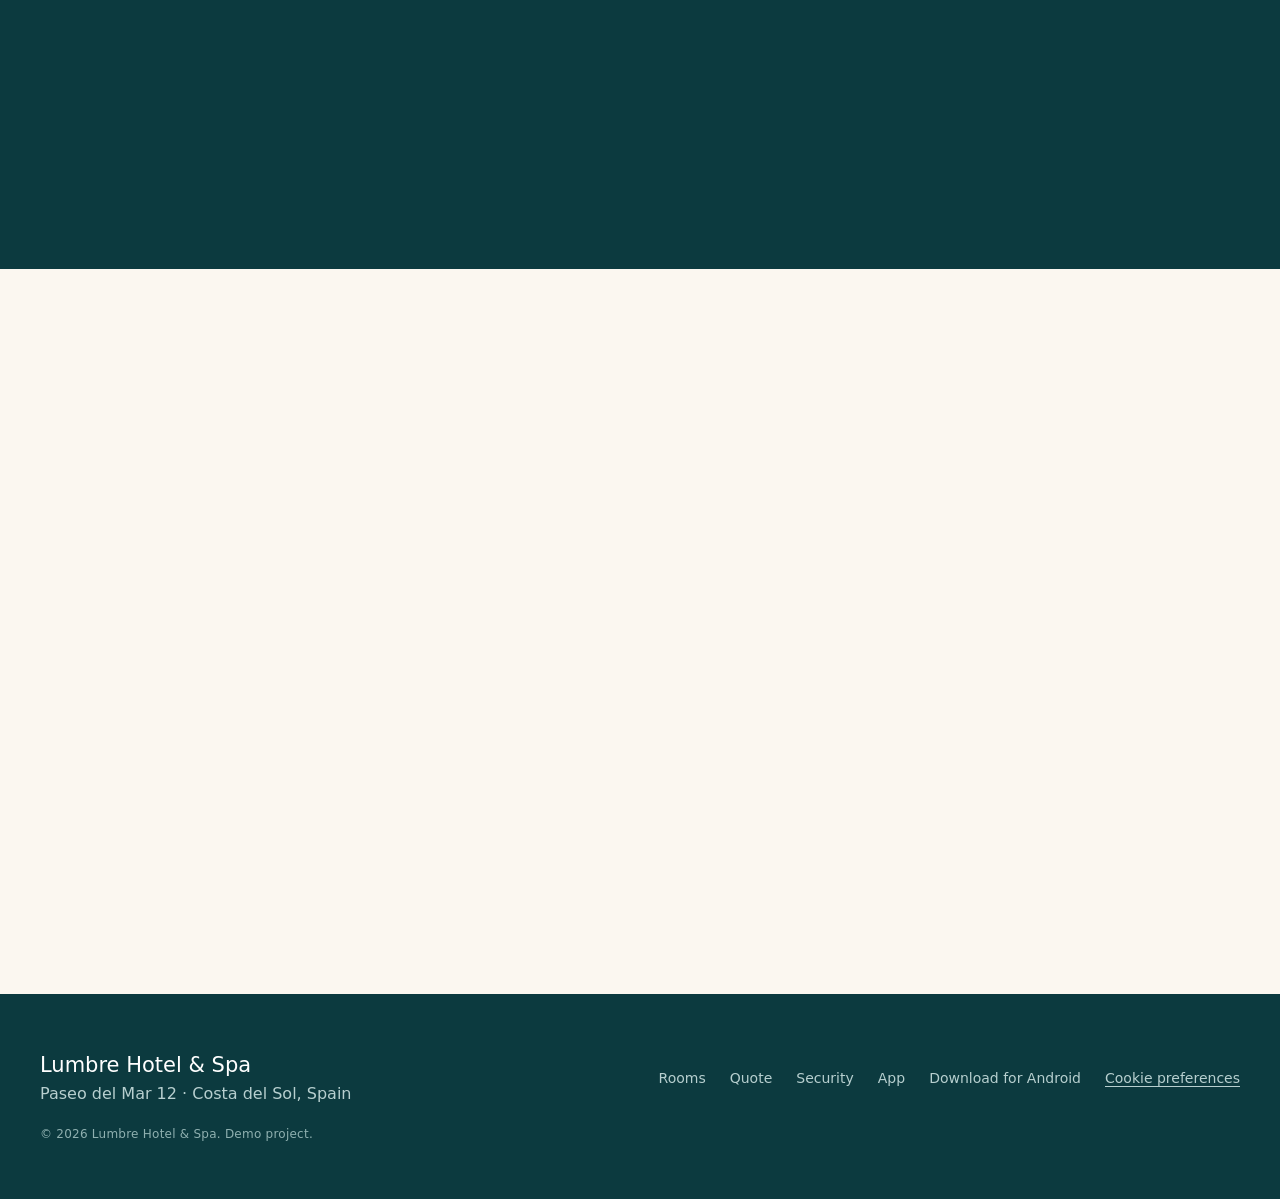
==== commit 22b3facb: "Publicar web y app en GitHub Pages con GitHub Actions En cada push a main se compila la app Kotlin/W" ====
--- a/index.html
+++ b/index.html
@@ -52,6 +52,7 @@
       <a href="#presupuesto" data-i18n="nav.quote">Presupuesto</a>
       <a href="#seguridad" data-i18n="nav.security">Seguridad</a>
       <a href="#contacto" data-i18n="nav.contact">Contacto</a>
+      <a href="app/" data-i18n="nav.app">App</a>
     </nav>
 
     <div class="header-actions">
@@ -635,6 +636,8 @@
       <a href="#habitaciones" data-i18n="nav.rooms">Habitaciones</a>
       <a href="#presupuesto" data-i18n="nav.quote">Presupuesto</a>
       <a href="#seguridad" data-i18n="nav.security">Seguridad</a>
+      <a href="app/" data-i18n="nav.app">App</a>
+      <a href="app/lumbre.apk" data-i18n="nav.apk" download>Descargar para Android</a>
       <button type="button" class="linklike" id="openCookies" data-i18n="ft.cookies">Preferencias de cookies</button>
     </nav>
     <p class="fine" data-i18n="ft.legal">© 2026 Lumbre Hotel &amp; Spa. Proyecto de demostración.</p>
